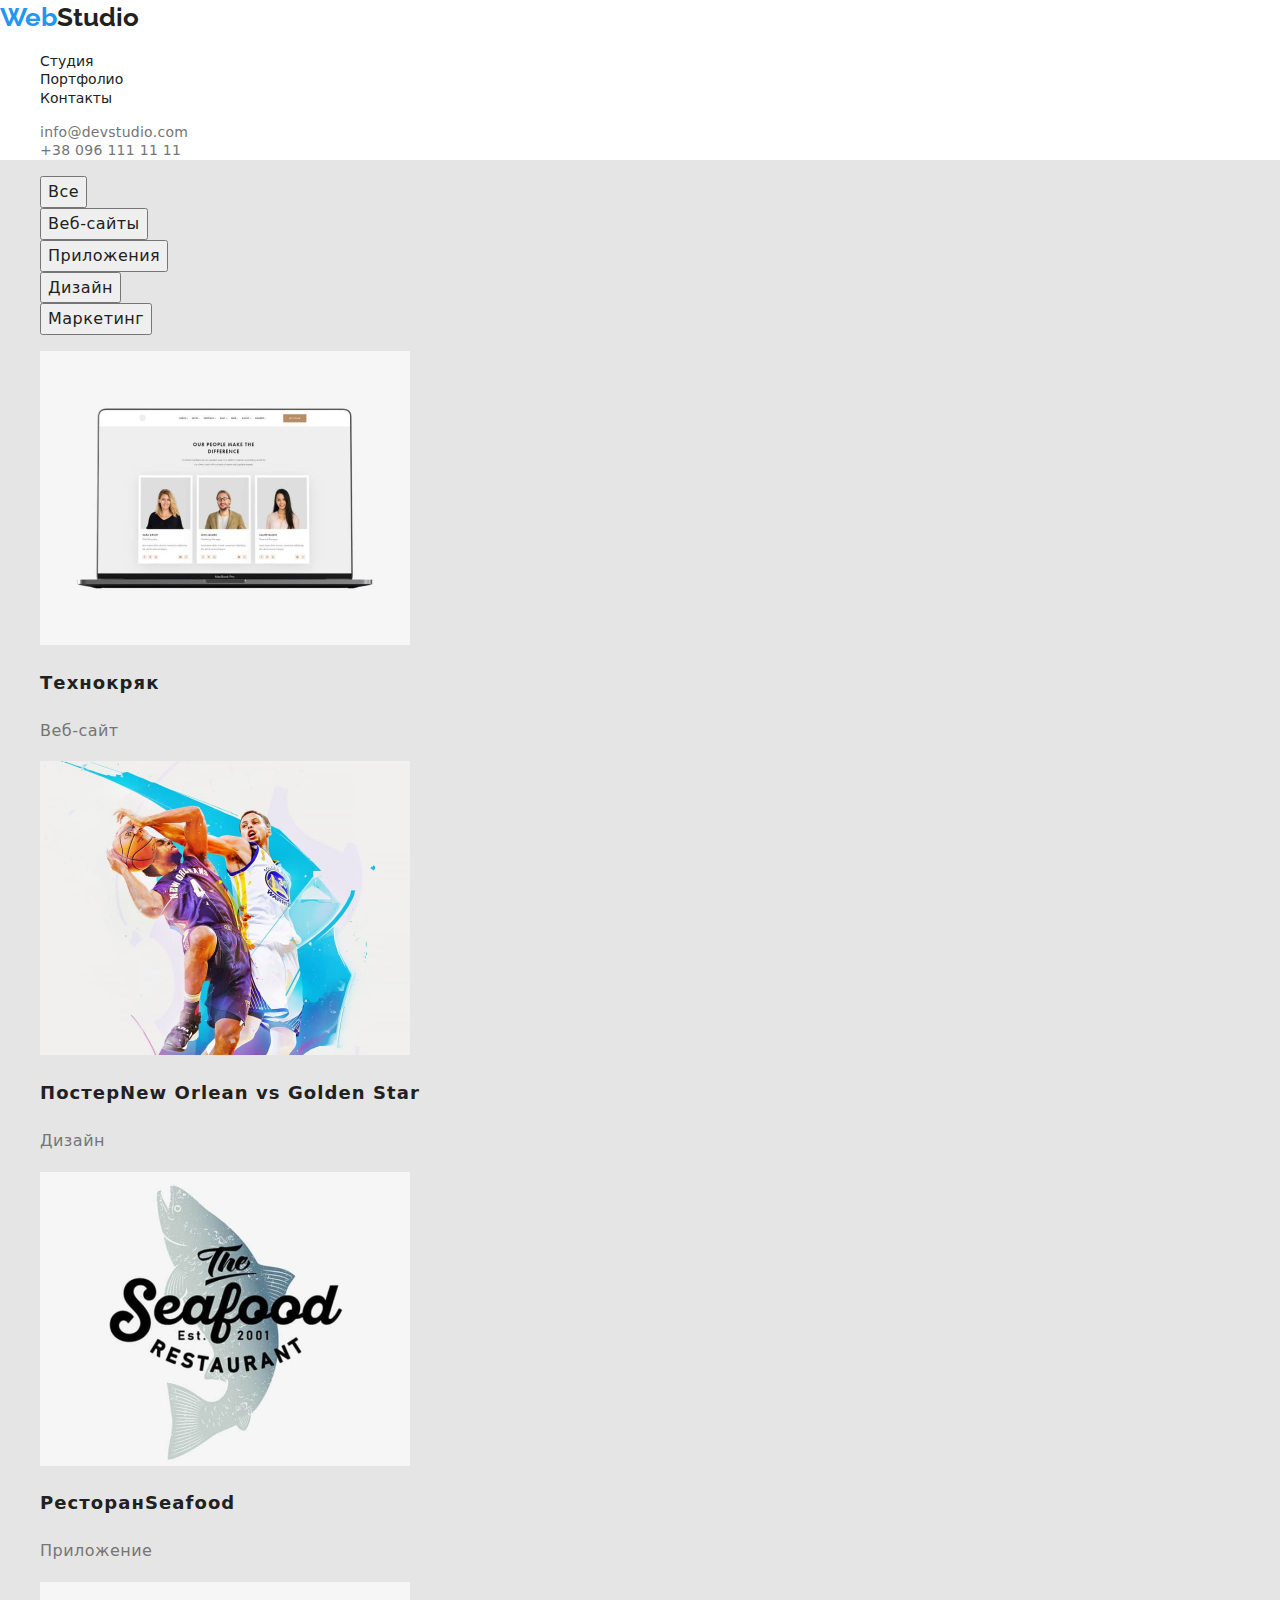
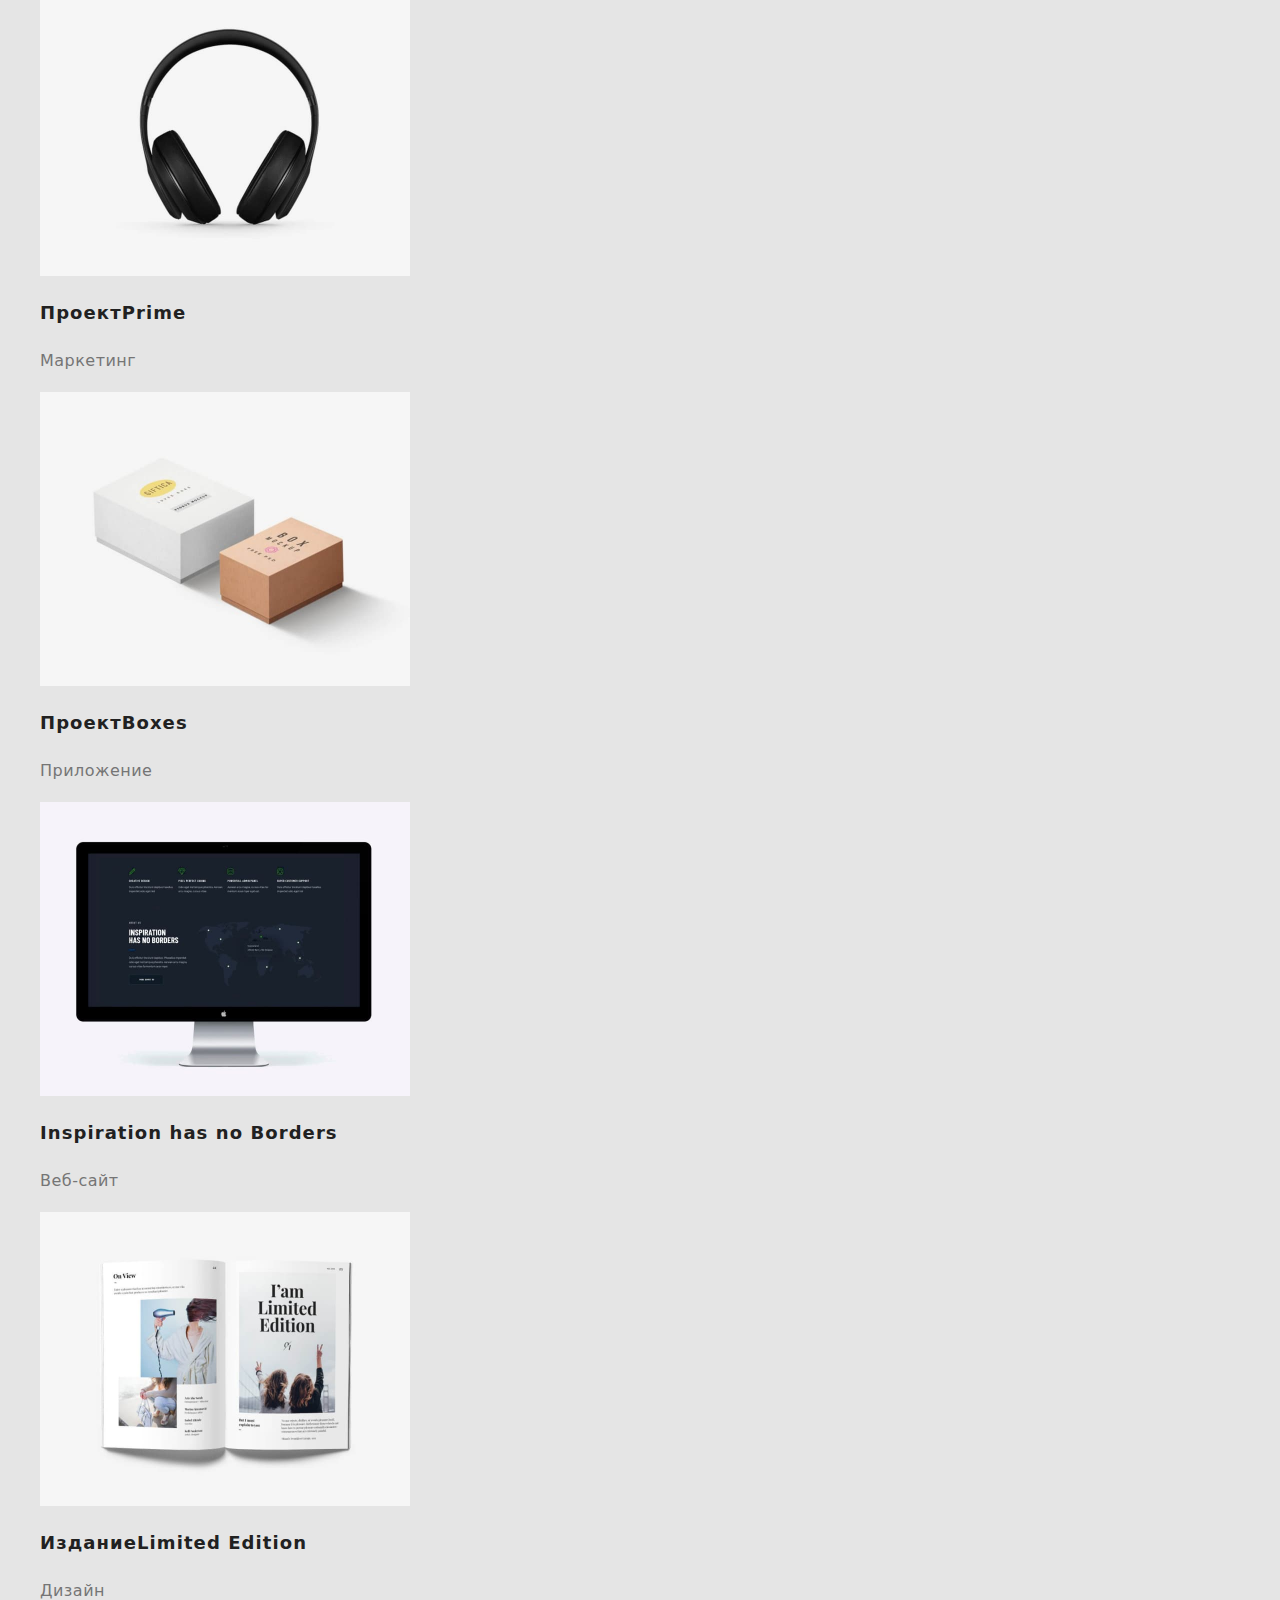
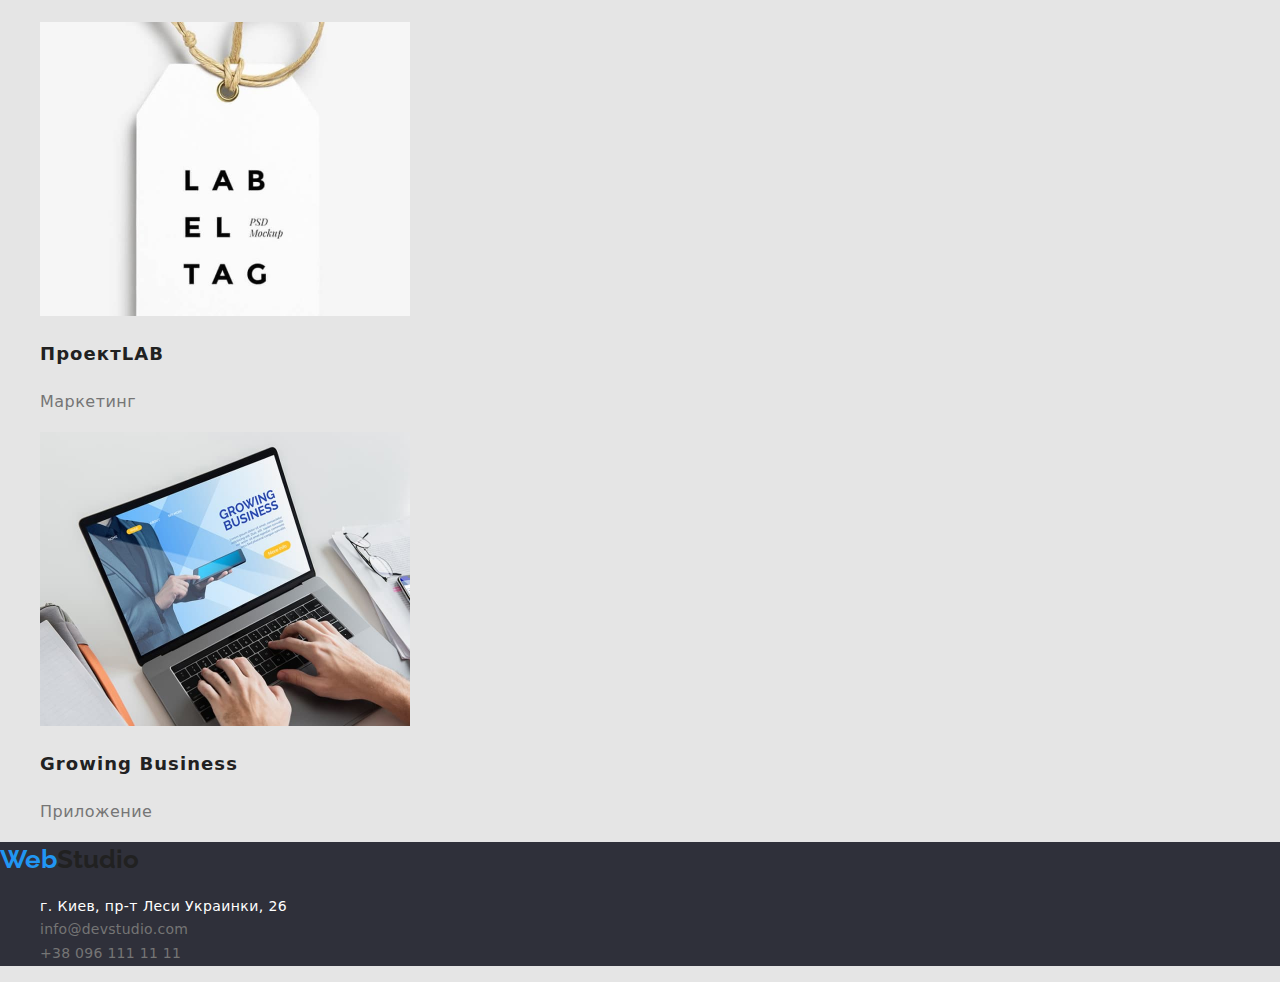
==== portfolio.html @ 444dec4b "1414" ====
<!DOCTYPE html>
<html lang="ru">
   <head>
      <meta charset="UTF-8">
      <meta http-equiv="X-UA-Compatible" content="IE=edge">
      <meta name="viewport" content="width=device-width, initial-scale=1.0">
      <title>Document</title>
      <link rel="stylesheet" href="./css/style.css">
      <link rel="stylesheet" href="https://cdnjs.cloudflare.com/ajax/libs/modern-normalize/1.1.0/modern-normalize.min.css">
      <link rel="preconnect" href="https://fonts.googleapis.com">
      <link rel="preconnect" href="https://fonts.gstatic.com" crossorigin>
      <link href="https://fonts.googleapis.com/css2?family=Raleway:wght@700&family=Roboto:wght@400;500;700;900&display=swap" rel="stylesheet">
      </head>
   <body>
      <header class="header">
         <nav class="nav">
               <a href="" class="logo link"><span class="web-logo">Web</span>Studio</a>
               <ul class="list link">
                  <li><a href="./index.html" class="studio link">Студия</a></li>
                  <li><a href="./portfolio.html" class="portfolio link">Портфолио</a></li>
                  <li><a href="" class="contacts link">Контакты</a></li>
               </ul>
         </nav>
               <ul class="list link">
                  <li><a href="mailto:info@devstudio.com" class="mail-to link">info@devstudio.com</a></li> 
                  <li><a href="tel:+380961111111" class="telefon link">+38 096 111 11 11</a></li>
               </ul>
      </header>
                              <!-- основные кнопки--> 
      <main class="main-portfolio">
         <section class="section-buttons"> 
            <h1 class="visually-hidden" >Фильтр</h1>
               <ul class="section-buttons-text list">
                  <li><button type="button" class="button-all">Все</button></li>
                  <li><button type="button" class="button-all">Веб-сайты</button></li>
                  <li><button type="button" class="button-all">Приложения</button></li>
                  <li><button type="button" class="button-all">Дизайн</button></li>
                  <li><button type="button" class="button-all">Маркетинг</button></li>
               </ul>
         </section>
                              <!--секция фото-->
         <section>
               <ul class="list-works list">
                  <li class="services">
                     <a href="" class="link" >
                        <img 
                        src="img/image_portfolio1.jpg" 
                        alt="Веб-сайт"
                        width="370"
                        height="294">
                        <h2 class="text-title-box">Технокряк</h2>
                        <p class="text-caption">Веб-сайт</p>
                     </a>
                  </li>
                  <li class="services">
                     <a href="" class="link">
                        <img 
                        src="img/image_portfolio2.jpg" 
                        alt="Рисунок баскетболистов"
                        width="370"
                        height="294">
                        <h2 class="text-title-box">Постер<span lang="en">New Orlean vs Golden Star</span></h2>
                        <p class="text-caption">Дизайн</p>
                     </a>
                  </li>
                  <li class="services">
                     <a href="" class="link">
                        <img 
                        src="img/image_portfolio3.jpg" 
                        alt="Емблема ресторана"
                        width="370"
                        height="294">
                        <h2 class="text-title-box">Ресторан<span lang="en">Seafood</span></h2>
                        <p class="text-caption">Приложение</p>
                     </a>
                  </li>
                  <li class="services">
                     <a href="" class="link">
                        <img 
                        src="img/image_portfolio4.jpg" 
                        alt="Фото наушников"
                        width="370"
                        height="294">
                        <h2 class="text-title-box">Проект<span lang="en">Prime</span></h2>
                        <p class="text-caption">Маркетинг</p>
                     </a>
                  </li>
                  <li class="services">
                     <a href="" class="link">
                        <img 
                        src="img/image_portfolio5.jpg" 
                        alt="Коробочки"
                        width="370"
                        height="294">
                        <h2 class="text-title-box">Проект<span lang="en">Boxes</span></h2>
                        <p class="text-caption">Приложение</p>
                     </a>
                  </li>
                  <li class="services">
                     <a href="" class="link">
                        <img 
                        src="img/image_portfolio6.jpg" 
                        alt="Веб-сайт"
                        width="370"
                        height="294">
                        <h2 class="text-title-box"><span lang="en">Inspiration has no Borders</span></h2>
                        <p class="text-caption">Веб-сайт</p>
                     </a>
                  </li>
                  <li class="services">
                     <a href="" class="link">
                        <img 
                        src="img/image_portfolio7.jpg" 
                        alt="Дизайн книги"
                        width="370"
                        height="294">
                        <h2 class="text-title-box">Издание<span lang="en">Limited Edition</span></h2>
                        <p class="text-caption">Дизайн</p>
                     </a>
                  </li>
                  <li class="services">
                     <a href="" class="link">
                        <img 
                        src="img/image_portfolio8.jpg" 
                        alt="Ярлык"
                        width="370"
                        height="294">
                        <h2 class="text-title-box">Проект<span lang="en">LAB</span></h2>
                        <p class="text-caption">Маркетинг</p>
                     </a>
                  </li>
                  <li class="services">
                        <a href="" class="link">
                        <img 
                        src="img/image_portfolio9.jpg" 
                        alt="Фото ноутбука"
                        width="370"
                        height="294">
                        <h2 class="text-title-box"><span lang="en">Growing Business</span></h2>
                        <p class="text-caption">Приложение</p>
                     </a>
                  </li>
               </ul>
         </section>
      </main>
                                 <!-- заключение-->
         <footer class="footer-content">
            <a href="link" class="logo link"><span class="web-logo">Web</span>Studio</a>
         <address class="address_content">
            <ul class="list link"> 
               <li class="location-footer"><a href="https://goo.gl/maps/DuuJPhPLTHRqAcxPA" class="location link"> г. Киев, пр-т Леси Украинки, 26</a></li>           
               <li class="mail-telefon-footer"><a href="mailto:info@devstudio.com" class="mail-to link">info@devstudio.com</a></li>
               <li class="mail-telefon-footer"><a href="tel:+380961111111" class="telefon link">+38 096 111 11 11</a></li>           
            </ul>    
         </address>
      </footer>
   </body>
</html>
---- css/style.css ----
:root{
   --text-active:#2196F3;
   --text-header:#212121;
   --background-section:#ffffff;
   --color-text:#757575;
}
body{
   background-color: #e5e5e5;
   font-family: 'Roboto',sans-serif;
}
.list{
   list-style: none;
}
.link{
   text-decoration: none;
}
.visually-hidden {
   position: absolute;
   white-space: nowrap;
   width: 1px;
   height: 1px;
   overflow: hidden;
   border: 0;
   padding: 0;
   clip: rect(0 0 0 0);
   clip-path: inset(50%);
   margin: -1px; }
/*line-height:1.33*/
                              /*Шапка*/
.header{
   background-color: var(--background-section);
}
.logo{
   font-family: 'Raleway';
   font-style: normal;
   font-weight: 700;
   font-size: 26px;
   line-height: 1.38;
   color:var(--text-header);
}
.web-logo{
   color: var(--text-active);
}
.studio,
.portfolio,
.contacts{
   font-style: normal;
   font-weight: 500;
   font-size: 14px;
   line-height: 1.2;
   color: var(--text-header);
}
/*.studio{
   margin:32px 50px 32px 94px ;
}*/
.studio:hover,
.studio:focus,
.studio:active{
   background: var(--text-active)
}
.portfolio:hover,
.portfolio:focus,
.portfolio:active{
   background: var(--text-active);
}
.contacts:hover,
.contacts:focus,
.contacts:active{
   background: var(--text-active)
}
.mail-to,
.telefon{
   font-style: normal;
   font-weight: 500;
   font-size: 14px;
   line-height: 1.2;
   letter-spacing: 0.02em;
   color: var(--color-text)
}
/* font family : inherit; */ 
.mail-to:hover,
.mail-to:focus{
   background: var(--text-active);
}
.telefon:hover,
.telefon:focus{
   background: var(--text-active);
}
.button{
   color: var(--text-active);
}
                        /*footer*/
.footer-content{
   background: #2F303A;
}
.location{
   font-style: normal;
   font-weight: normal;
   font-size: 14px;
   line-height: 24px;
   letter-spacing: 0.03em;
   color: var(--background-section);
}
.location-footer{
  
}
.mail-telefon-footer{
   font-style: normal;
   font-weight: normal;
   font-size: 14px;
   line-height: 1.7;
   letter-spacing: 0.03em;
}
.mail-to-footer,
.telefon-footer{
   color: rgba(255, 255, 255, 0.6);
}
                              /*cервисы 1cтр*/






            /*заказать услугу*/



.title-part{
   background-color: #2F303A;
}
.title-business{
   font-style: normal;
   font-weight: 900;
   font-size: 44px;
   line-height: 1.36;
   text-align: center;
   letter-spacing: 0.06em;
   text-transform: uppercase;   
   color: var(--background-section);
}
.button{
   background: var(--text-active);
   font-style: normal;
   font-weight: 700;
   font-size: 16px;
   line-height:1.85;
   align-items: center;
   text-align: center;
   letter-spacing: 0.06em;
   color: var(--background-section);
   font-family: inherit;
}

         /*заголовки и текст*/


.section-advanteges,
.section-services{background: #E5E5E5;
}
.main-title{
   font-style: normal;
   font-weight: 700;
   font-size: 14px;
   line-height: 1.2;
   letter-spacing: 0.03em;
   text-transform: uppercase;
   color: var(--text-header);
}
.main-text{
   font-style: normal;
   font-weight: 400;
   font-size: 14px;
   line-height: 1.7;
   letter-spacing: 0.03em;
   color: var(--color-text);

}
.title-employment{
   font-style: normal;
   font-weight: 700;
   font-size: 36px;
   line-height: 1.16;
   text-align: center;
   letter-spacing: 0.03em;
   color: var(--text-header);
}

               /*наша команда фото*/


.our-team-section{
   background: #F5F4FA;
   ;
}
.name-developer{
   font-style: normal;
   font-weight: 500;
   font-size: 16px;
   line-height: 1.18;
   text-align: center;
   letter-spacing: 0.03em;
   color: var(--text-header);
}
.text-foto-team{
   font-style: normal;
   font-weight: 400;
   font-size: 16px;
   line-height: 1.18;
   text-align: center;
   letter-spacing: 0.03em;
   color: var(--color-text);
}


/*страница 2*/
.main-portfolio{

}

.section-buttons-text{

}

.section-buttons{

}
.section-buttons-text{

}
.button-all:focus,
.button-all:hover{
   color: var(--background-section);
   background-color: var(--text-active )
}
.button-all{
   font-family:inherit;
   font-style: normal;
   font-weight: 500;
   font-size: 16px;
   line-height: 1.62;
   text-align: center;
   letter-spacing: 0.03em;
   color: var(--text-header);
   }
.text-title-box{
   font-weight: bold;
   font-size: 18px;
   line-height: 2.0;
   letter-spacing: 0.06em;
   color: var(--text-header);
}
.text-caption{
   font-style: normal;
   font-weight: normal;
   font-size: 16px;
   line-height: 1.8;
   letter-spacing: 0.03em;
   color: var(--color-text);
}
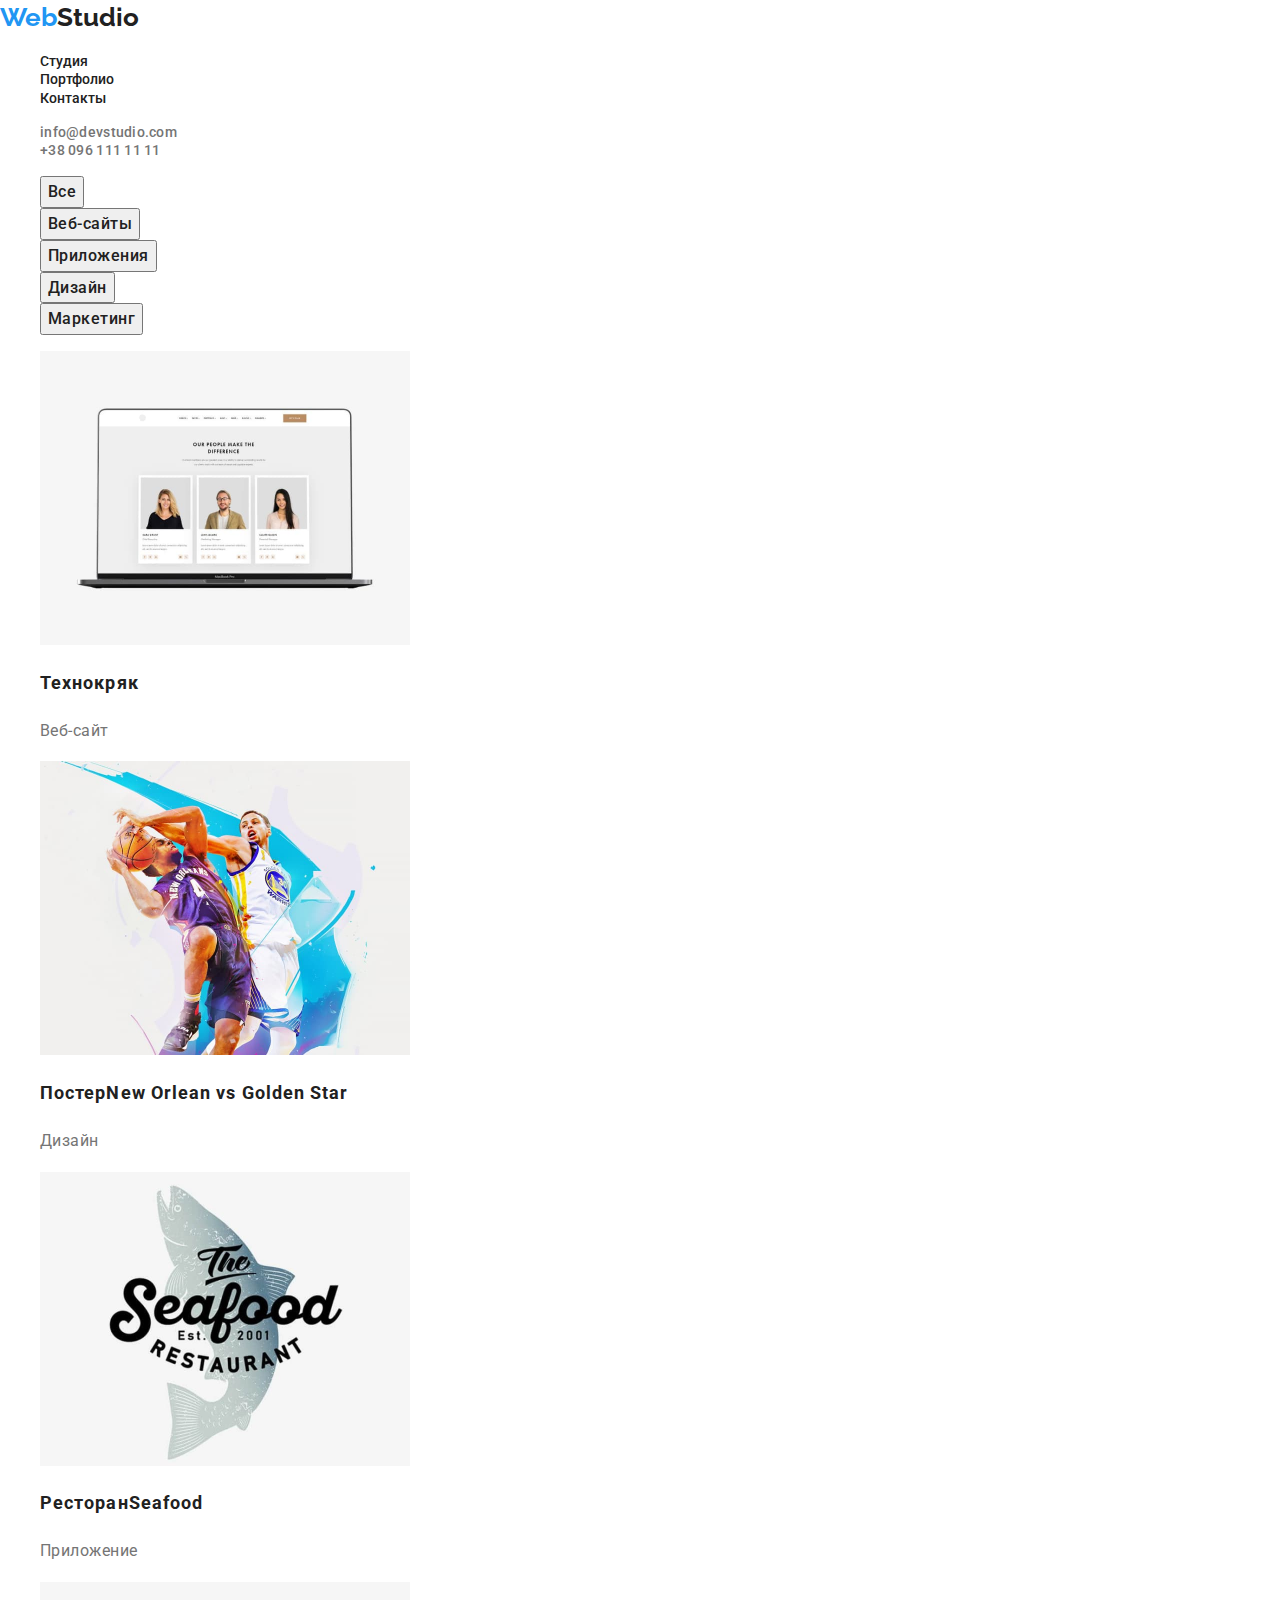
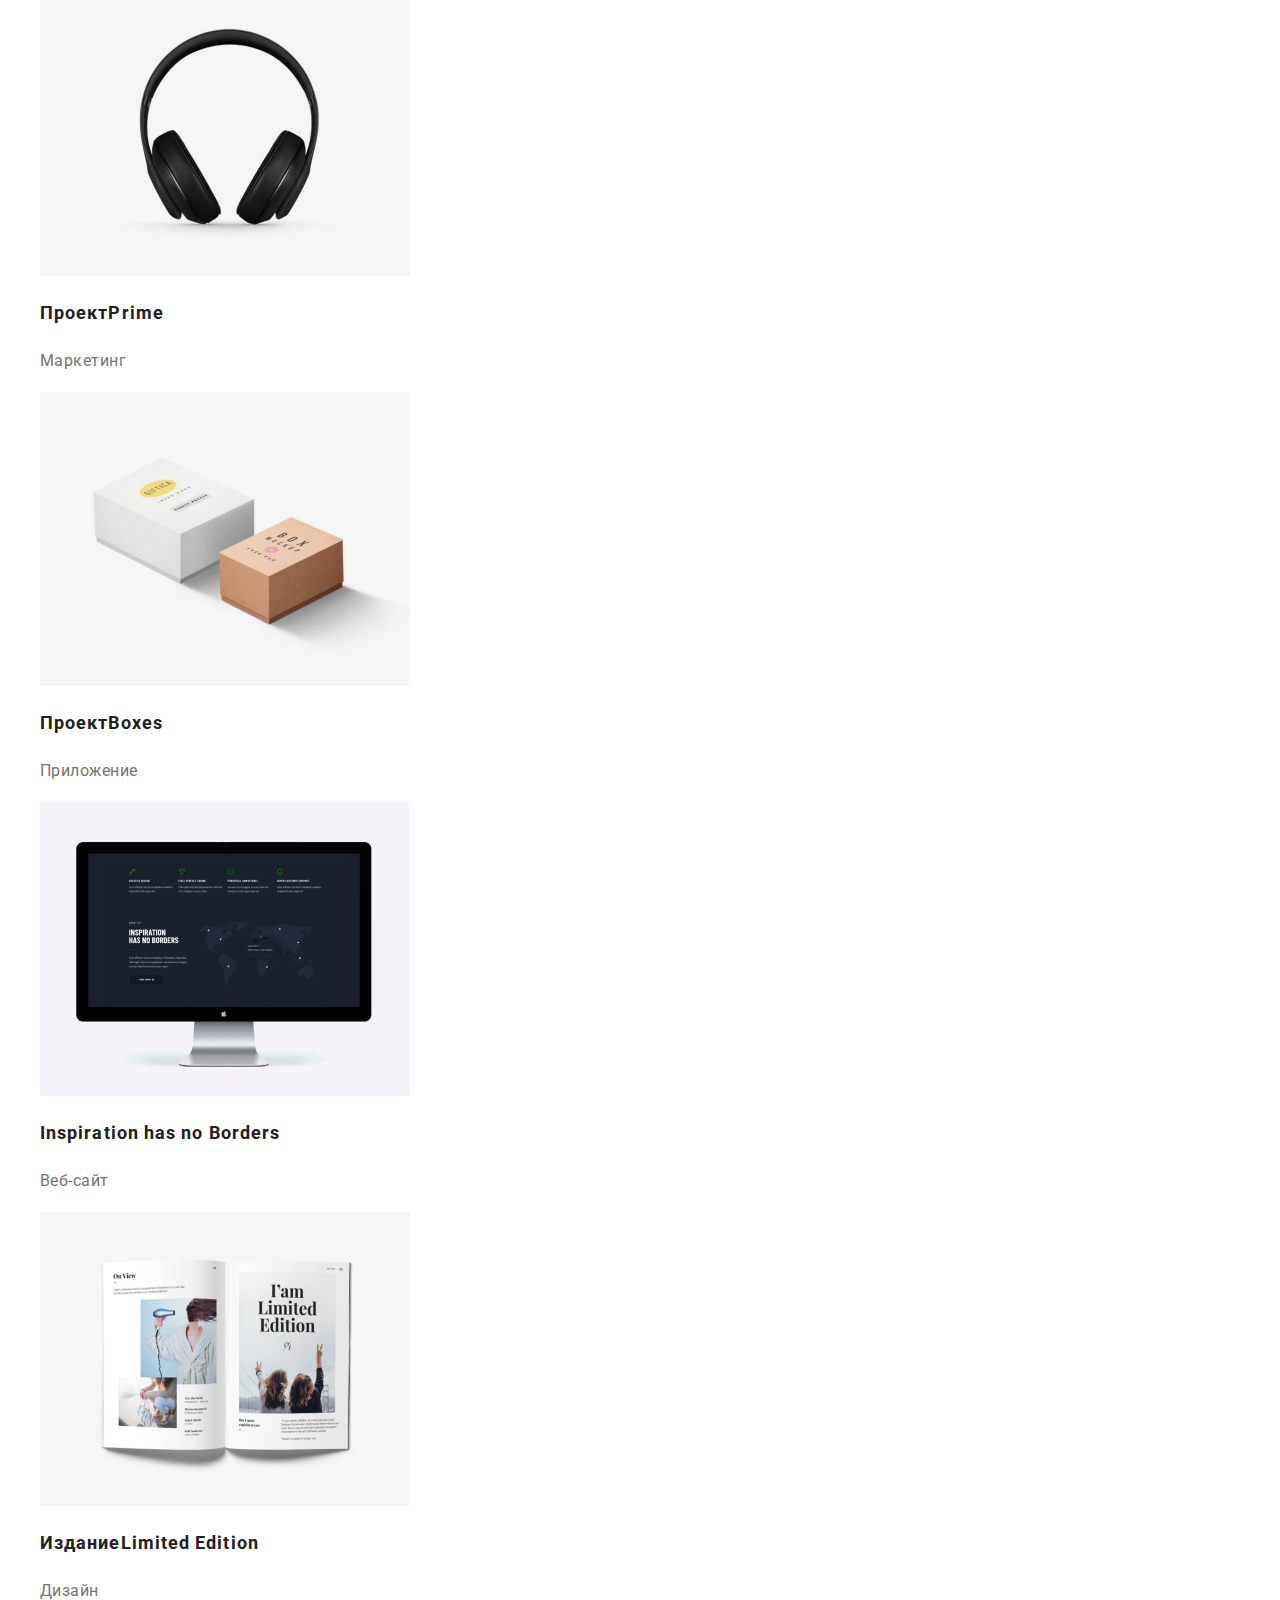
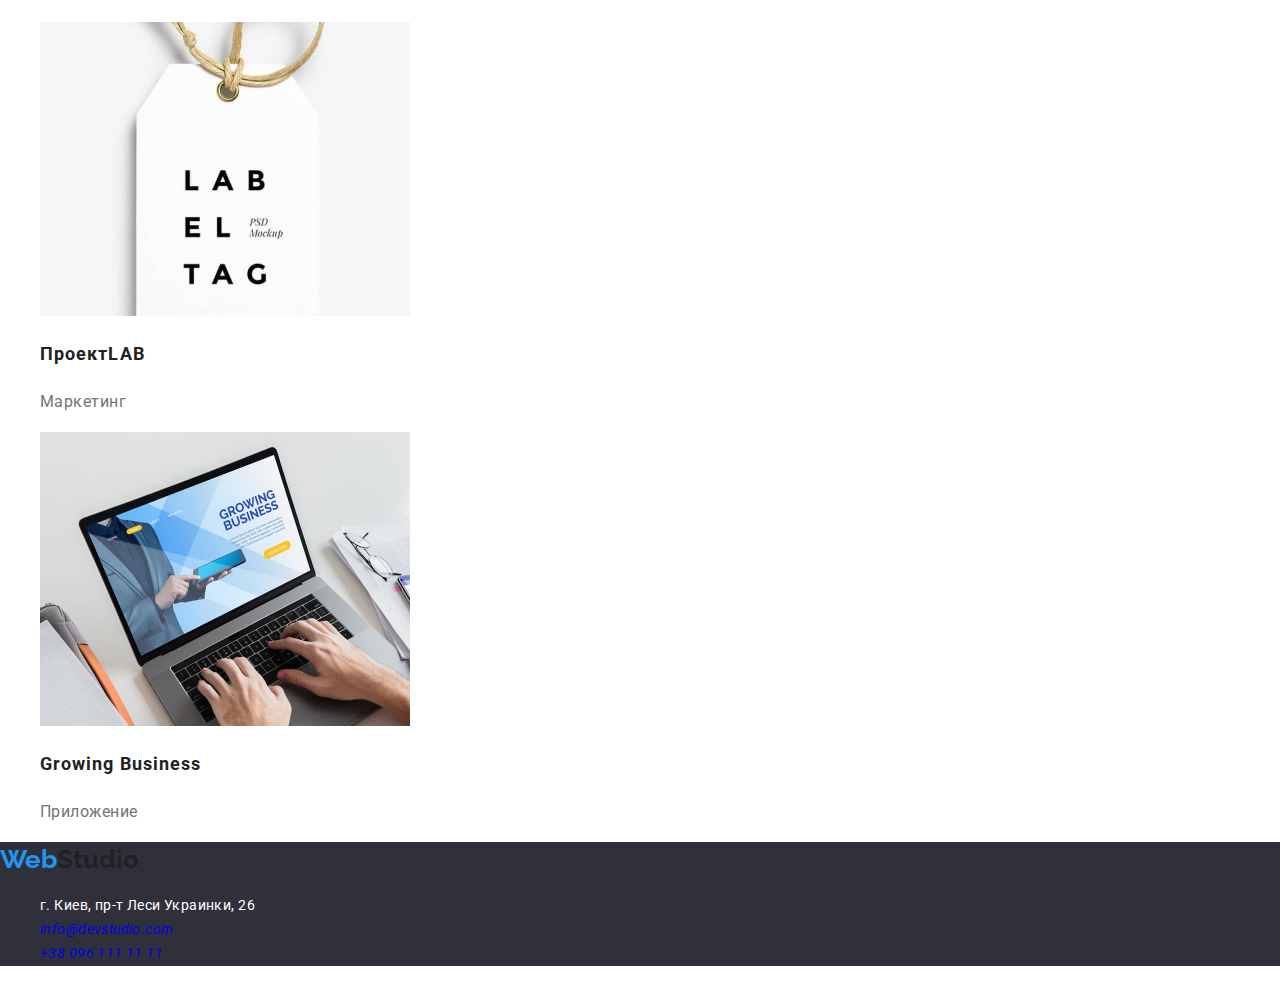
==== commit ce3121b1: "17" ====
--- a/portfolio.html
+++ b/portfolio.html
@@ -4,26 +4,26 @@
       <meta charset="UTF-8">
       <meta http-equiv="X-UA-Compatible" content="IE=edge">
       <meta name="viewport" content="width=device-width, initial-scale=1.0">
-      <title>Document</title>
-      <link rel="stylesheet" href="./css/style.css">
+      <title>WebStudio</title>
       <link rel="stylesheet" href="https://cdnjs.cloudflare.com/ajax/libs/modern-normalize/1.1.0/modern-normalize.min.css">
       <link rel="preconnect" href="https://fonts.googleapis.com">
       <link rel="preconnect" href="https://fonts.gstatic.com" crossorigin>
       <link href="https://fonts.googleapis.com/css2?family=Raleway:wght@700&family=Roboto:wght@400;500;700;900&display=swap" rel="stylesheet">
+      <link rel="stylesheet" href="./css/style.css">
       </head>
    <body>
       <header class="header">
          <nav class="nav">
                <a href="" class="logo link"><span class="web-logo">Web</span>Studio</a>
-               <ul class="list link">
-                  <li><a href="./index.html" class="studio link">Студия</a></li>
-                  <li><a href="./portfolio.html" class="portfolio link">Портфолио</a></li>
-                  <li><a href="" class="contacts link">Контакты</a></li>
+               <ul class="site-nav list">
+                  <li class="site-nav-item"><a href="./index.html" class="site-nav-link link">Студия</a></li>
+                  <li class="site-nav-item"><a href="./portfolio.html" class="site-nav-link link">Портфолио</a></li>
+                  <li class="site-nav-item"><a href="" class="site-nav-link link">Контакты</a></li>
                </ul>
          </nav>
-               <ul class="list link">
-                  <li><a href="mailto:info@devstudio.com" class="mail-to link">info@devstudio.com</a></li> 
-                  <li><a href="tel:+380961111111" class="telefon link">+38 096 111 11 11</a></li>
+               <ul class="site-contacts list">
+                  <li class="site-contacts-item"><a href="mailto:info@devstudio.com" class="contacts link">info@devstudio.com</a></li> 
+                  <li class="site-contacts-item"><a href="tel:+380961111111" class="contacts link">+38 096 111 11 11</a></li>
                </ul>
       </header>
                               <!-- основные кнопки--> 
--- a/css/style.css
+++ b/css/style.css
@@ -5,14 +5,20 @@
    --color-text:#757575;
 }
 body{
-   background-color: #e5e5e5;
+   background-color: var(--background-section);
    font-family: 'Roboto',sans-serif;
 }
+
+/* что бы убрать точки (класс списка)*/
 .list{
    list-style: none;
-}
+   }
+/*что бы убрать подчеркивание у ссылок(на ссылки)*/
 .link{
    text-decoration: none;
+}
+.button{
+   color: var(--text-active);
 }
 .visually-hidden {
    position: absolute;
@@ -32,7 +38,6 @@
 }
 .logo{
    font-family: 'Raleway';
-   font-style: normal;
    font-weight: 700;
    font-size: 26px;
    line-height: 1.38;
@@ -41,10 +46,7 @@
 .web-logo{
    color: var(--text-active);
 }
-.studio,
-.portfolio,
-.contacts{
-   font-style: normal;
+.site-nav-link{
    font-weight: 500;
    font-size: 14px;
    line-height: 1.2;
@@ -53,24 +55,11 @@
 /*.studio{
    margin:32px 50px 32px 94px ;
 }*/
-.studio:hover,
-.studio:focus,
-.studio:active{
-   background: var(--text-active)
-}
-.portfolio:hover,
-.portfolio:focus,
-.portfolio:active{
-   background: var(--text-active);
-}
-.contacts:hover,
-.contacts:focus,
-.contacts:active{
-   background: var(--text-active)
-}
-.mail-to,
-.telefon{
-   font-style: normal;
+.site-nav-link:hover,
+.site-nav-link:focus{
+   color: var(--text-active);
+}
+.contacts{
    font-weight: 500;
    font-size: 14px;
    line-height: 1.2;
@@ -78,34 +67,30 @@
    color: var(--color-text)
 }
 /* font family : inherit; */ 
-.mail-to:hover,
-.mail-to:focus{
-   background: var(--text-active);
-}
-.telefon:hover,
-.telefon:focus{
-   background: var(--text-active);
-}
-.button{
-   color: var(--text-active);
-}
+.contacts:hover,
+.contacts:focus{
+   color: var(--text-active);
+}
+
                         /*footer*/
 .footer-content{
    background: #2F303A;
 }
+.footer{
+   color: var(--background-section);
+}
 .location{
    font-style: normal;
    font-weight: normal;
    font-size: 14px;
-   line-height: 24px;
+   line-height: 1.71;
    letter-spacing: 0.03em;
    color: var(--background-section);
 }
 .location-footer{
-  
+   
 }
 .mail-telefon-footer{
-   font-style: normal;
    font-weight: normal;
    font-size: 14px;
    line-height: 1.7;
@@ -130,7 +115,6 @@
    background-color: #2F303A;
 }
 .title-business{
-   font-style: normal;
    font-weight: 900;
    font-size: 44px;
    line-height: 1.36;
@@ -141,7 +125,6 @@
 }
 .button{
    background: var(--text-active);
-   font-style: normal;
    font-weight: 700;
    font-size: 16px;
    line-height:1.85;
@@ -150,13 +133,14 @@
    letter-spacing: 0.06em;
    color: var(--background-section);
    font-family: inherit;
+   cursor: pointer;
 }
 
          /*заголовки и текст*/
 
 
 .section-advanteges,
-.section-services{background: #E5E5E5;
+.section-services{background: #ffffff;
 }
 .main-title{
    font-style: normal;
@@ -242,6 +226,7 @@
    text-align: center;
    letter-spacing: 0.03em;
    color: var(--text-header);
+   cursor: pointer;
    }
 .text-title-box{
    font-weight: bold;
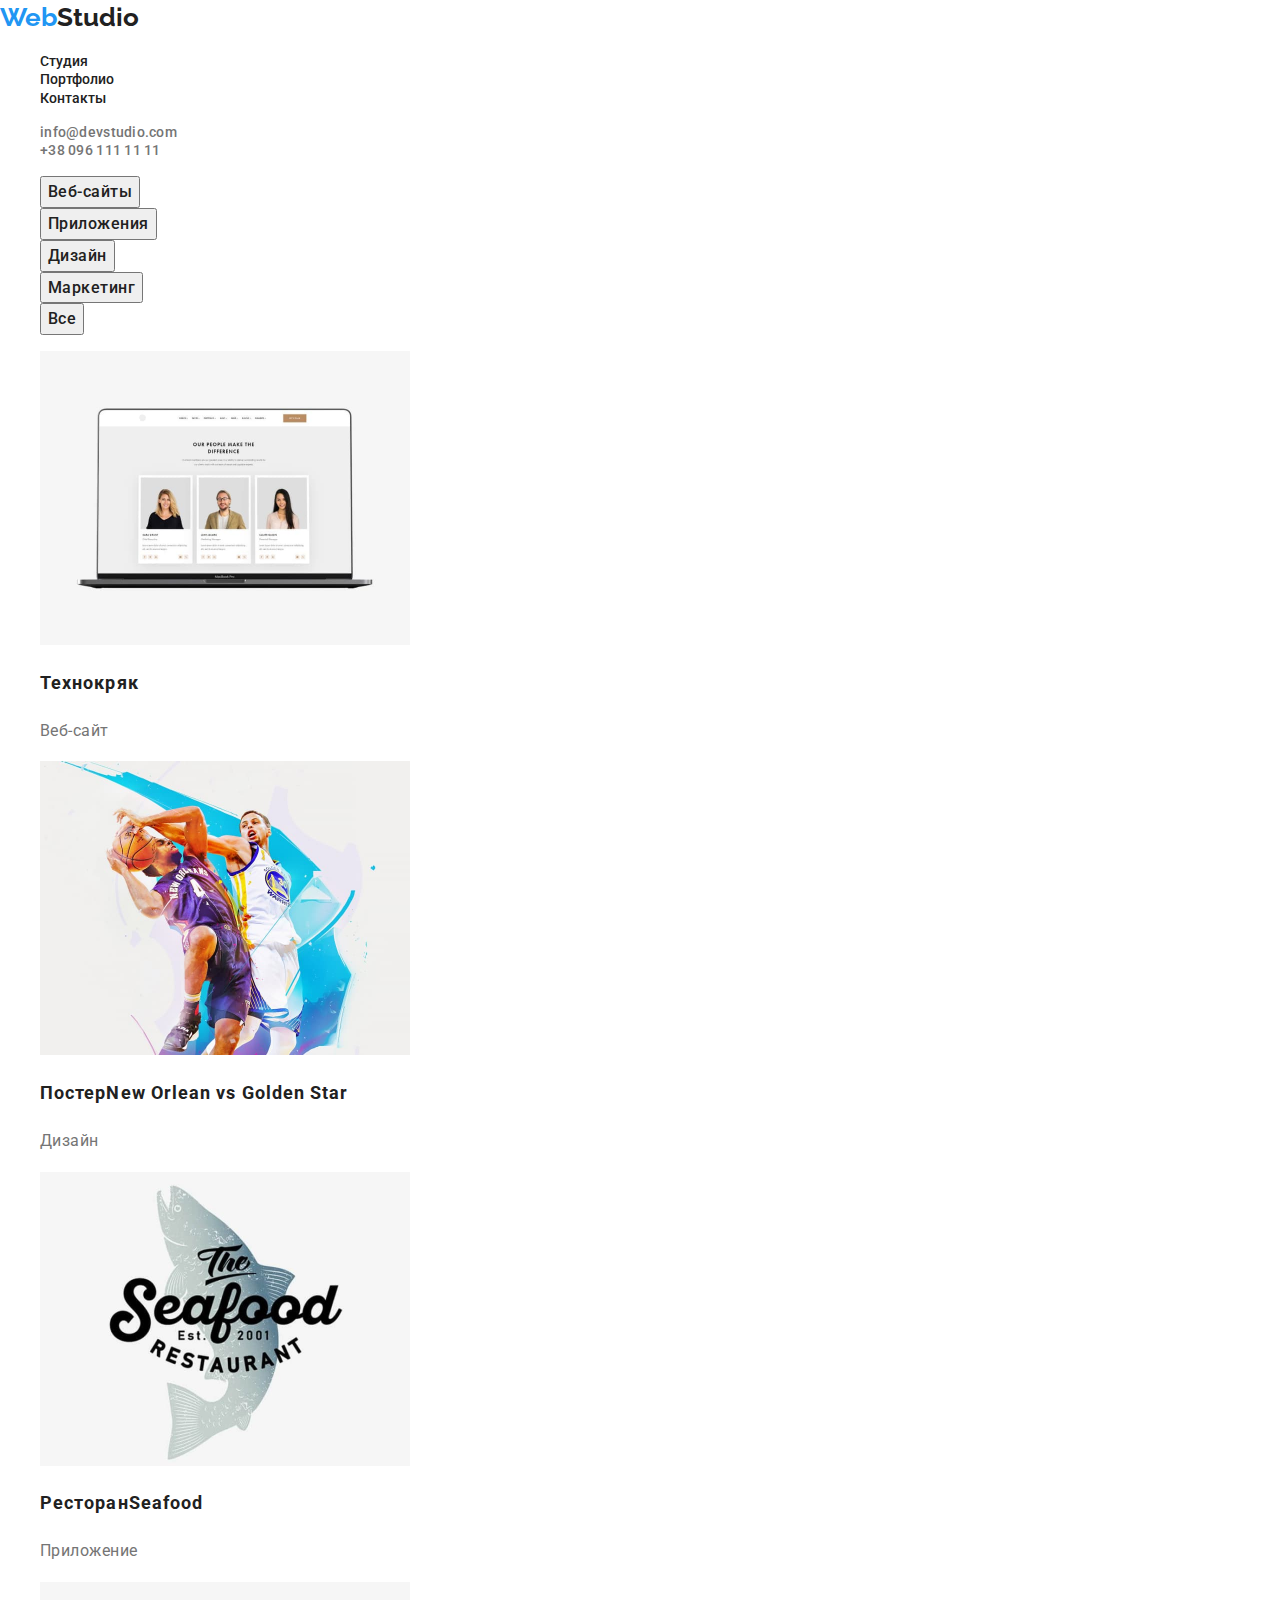
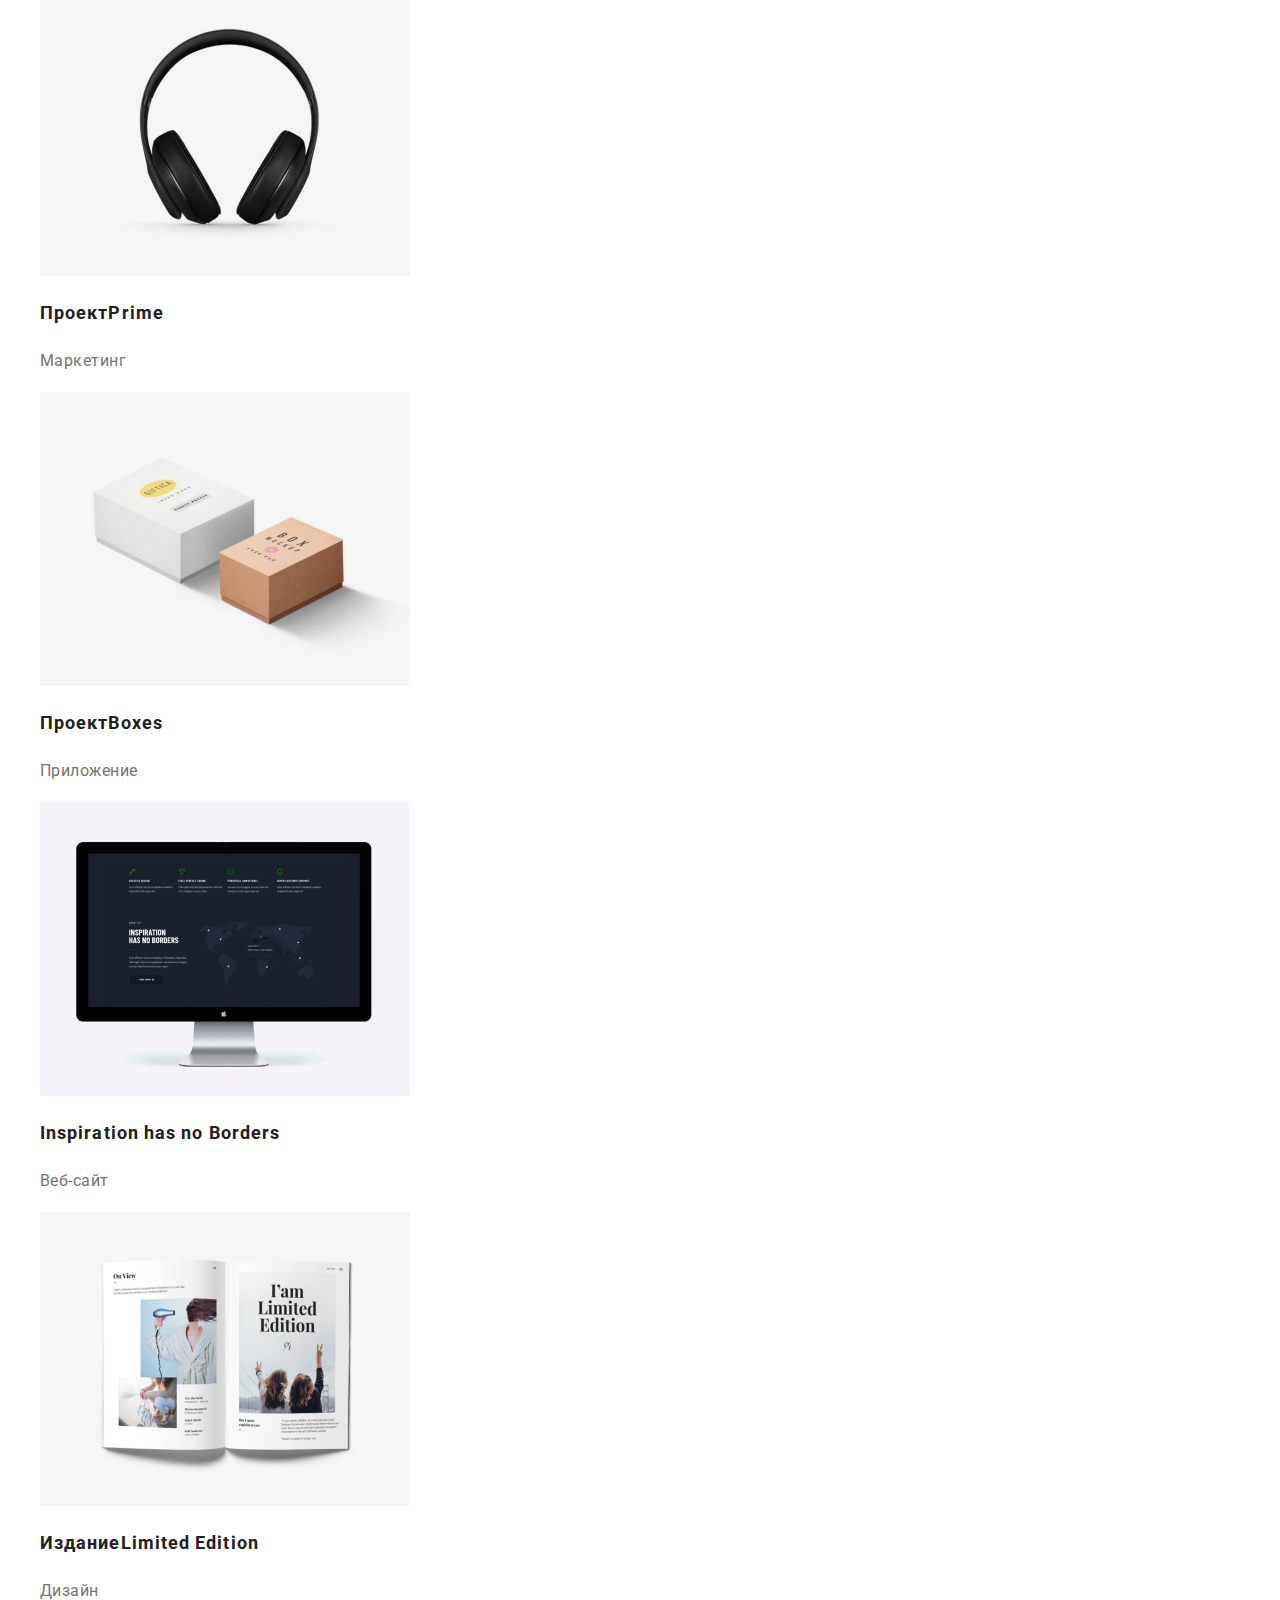
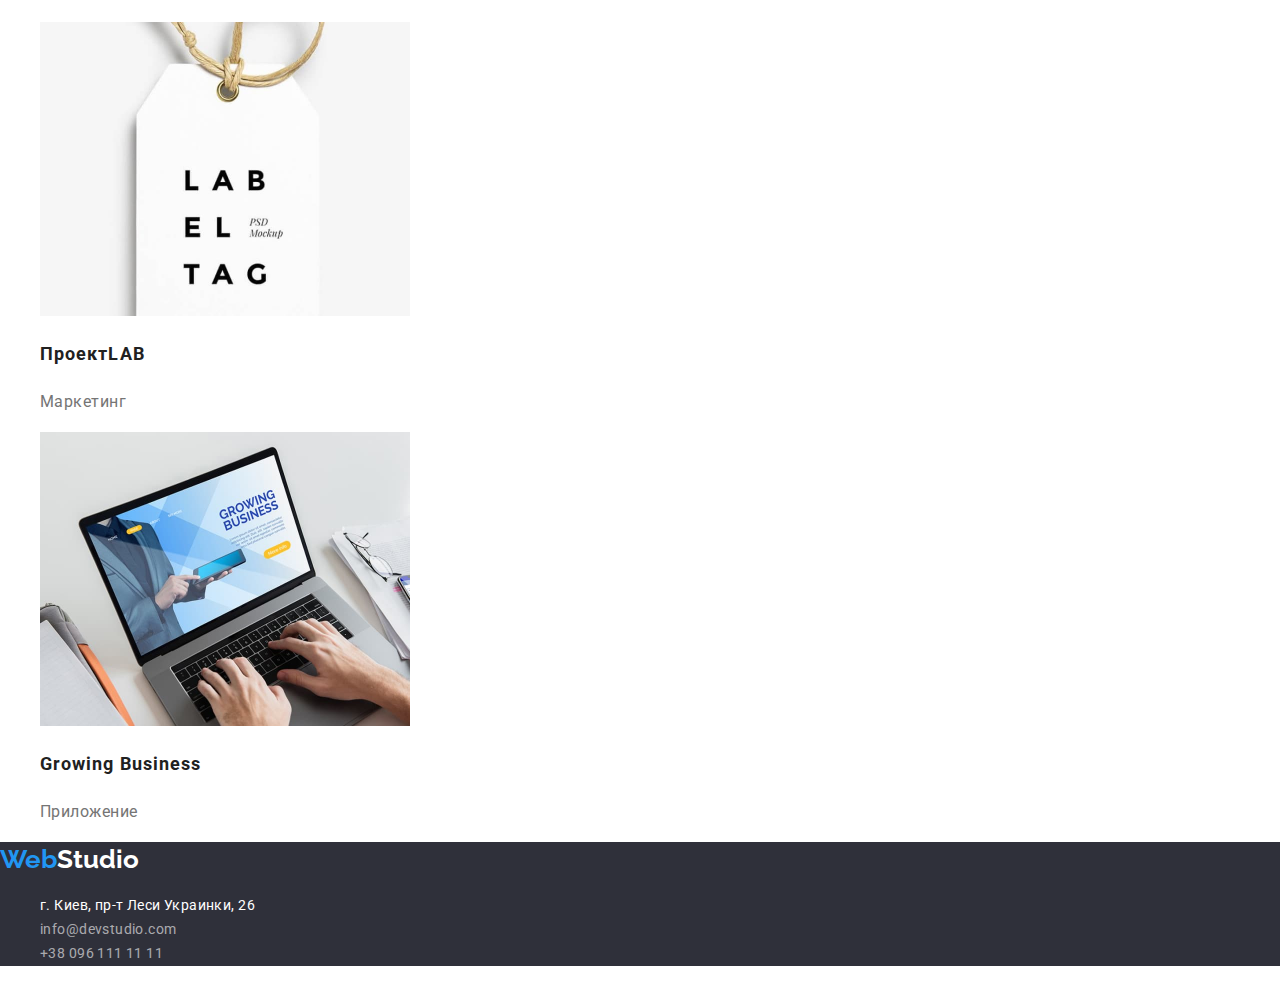
==== commit e0fd2e7f: "181818" ====
--- a/portfolio.html
+++ b/portfolio.html
@@ -30,113 +30,111 @@
       <main class="main-portfolio">
          <section class="section-buttons"> 
             <h1 class="visually-hidden" >Фильтр</h1>
-               <ul class="section-buttons-text list">
-                  <li><button type="button" class="button-all">Все</button></li>
-                  <li><button type="button" class="button-all">Веб-сайты</button></li>
-                  <li><button type="button" class="button-all">Приложения</button></li>
-                  <li><button type="button" class="button-all">Дизайн</button></li>
-                  <li><button type="button" class="button-all">Маркетинг</button></li>
+               <ul class="filter list">
+                  <li class="filter-item"><button type="button" class="button-filter">Веб-сайты</button></li>
+                  <li class="filter-item"><button type="button" class="button-filter">Приложения</button></li>
+                  <li class="filter-item"><button type="button" class="button-filter">Дизайн</button></li>
+                  <li class="filter-item"><button type="button" class="button-filter">Маркетинг</button></li>
+                  <li class="filter-item"><button type="button" class="button-filter">Все</button></li>
                </ul>
-         </section>
                               <!--секция фото-->
-         <section>
-               <ul class="list-works list">
-                  <li class="services">
+               <ul class="works list">
+                  <li class="works-item">
                      <a href="" class="link" >
                         <img 
                         src="img/image_portfolio1.jpg" 
                         alt="Веб-сайт"
                         width="370"
                         height="294">
-                        <h2 class="text-title-box">Технокряк</h2>
+                        <h2 class="works-text-box">Технокряк</h2>
                         <p class="text-caption">Веб-сайт</p>
                      </a>
                   </li>
-                  <li class="services">
+                  <li class="works-item">
                      <a href="" class="link">
                         <img 
                         src="img/image_portfolio2.jpg" 
                         alt="Рисунок баскетболистов"
                         width="370"
                         height="294">
-                        <h2 class="text-title-box">Постер<span lang="en">New Orlean vs Golden Star</span></h2>
+                        <h2 class="works-text-box">Постер<span lang="en">New Orlean vs Golden Star</span></h2>
                         <p class="text-caption">Дизайн</p>
                      </a>
                   </li>
-                  <li class="services">
+                  <li class="works-item">
                      <a href="" class="link">
                         <img 
                         src="img/image_portfolio3.jpg" 
                         alt="Емблема ресторана"
                         width="370"
                         height="294">
-                        <h2 class="text-title-box">Ресторан<span lang="en">Seafood</span></h2>
+                        <h2 class="works-text-box">Ресторан<span lang="en">Seafood</span></h2>
                         <p class="text-caption">Приложение</p>
                      </a>
                   </li>
-                  <li class="services">
+                  <li class="works-item">
                      <a href="" class="link">
                         <img 
                         src="img/image_portfolio4.jpg" 
                         alt="Фото наушников"
                         width="370"
                         height="294">
-                        <h2 class="text-title-box">Проект<span lang="en">Prime</span></h2>
+                        <h2 class="works-text-box">Проект<span lang="en">Prime</span></h2>
                         <p class="text-caption">Маркетинг</p>
                      </a>
                   </li>
-                  <li class="services">
+                  <li class="works-item">
                      <a href="" class="link">
                         <img 
                         src="img/image_portfolio5.jpg" 
                         alt="Коробочки"
                         width="370"
                         height="294">
-                        <h2 class="text-title-box">Проект<span lang="en">Boxes</span></h2>
+                        <h2 class="works-text-box">Проект<span lang="en">Boxes</span></h2>
                         <p class="text-caption">Приложение</p>
                      </a>
                   </li>
-                  <li class="services">
+                  <li class="works-item">
                      <a href="" class="link">
                         <img 
                         src="img/image_portfolio6.jpg" 
                         alt="Веб-сайт"
                         width="370"
                         height="294">
-                        <h2 class="text-title-box"><span lang="en">Inspiration has no Borders</span></h2>
+                        <h2 class="works-text-box"><span lang="en">Inspiration has no Borders</span></h2>
                         <p class="text-caption">Веб-сайт</p>
                      </a>
                   </li>
-                  <li class="services">
+                  <li class="works-item">
                      <a href="" class="link">
                         <img 
                         src="img/image_portfolio7.jpg" 
                         alt="Дизайн книги"
                         width="370"
                         height="294">
-                        <h2 class="text-title-box">Издание<span lang="en">Limited Edition</span></h2>
+                        <h2 class="works-text-box">Издание<span lang="en">Limited Edition</span></h2>
                         <p class="text-caption">Дизайн</p>
                      </a>
                   </li>
-                  <li class="services">
+                  <li class="works-item">
                      <a href="" class="link">
                         <img 
                         src="img/image_portfolio8.jpg" 
                         alt="Ярлык"
                         width="370"
                         height="294">
-                        <h2 class="text-title-box">Проект<span lang="en">LAB</span></h2>
+                        <h2 class="works-text-box">Проект<span lang="en">LAB</span></h2>
                         <p class="text-caption">Маркетинг</p>
                      </a>
                   </li>
-                  <li class="services">
+                  <li class="works-item">
                         <a href="" class="link">
                         <img 
                         src="img/image_portfolio9.jpg" 
                         alt="Фото ноутбука"
                         width="370"
                         height="294">
-                        <h2 class="text-title-box"><span lang="en">Growing Business</span></h2>
+                        <h2 class="works-text-box"><span lang="en">Growing Business</span></h2>
                         <p class="text-caption">Приложение</p>
                      </a>
                   </li>
@@ -144,13 +142,13 @@
          </section>
       </main>
                                  <!-- заключение-->
-         <footer class="footer-content">
-            <a href="link" class="logo link"><span class="web-logo">Web</span>Studio</a>
-         <address class="address_content">
-            <ul class="list link"> 
-               <li class="location-footer"><a href="https://goo.gl/maps/DuuJPhPLTHRqAcxPA" class="location link"> г. Киев, пр-т Леси Украинки, 26</a></li>           
-               <li class="mail-telefon-footer"><a href="mailto:info@devstudio.com" class="mail-to link">info@devstudio.com</a></li>
-               <li class="mail-telefon-footer"><a href="tel:+380961111111" class="telefon link">+38 096 111 11 11</a></li>           
+      <footer class="footer-content">
+         <a href="" class="logo link"><span class="web-logo">Web</span><span class="studio-logo">Studio</span></a>
+         <address class="address-content">
+            <ul class="address list"> 
+               <li class="address-item"><a href="https://goo.gl/maps/DuuJPhPLTHRqAcxPA" class="location link"> г. Киев, пр-т Леси Украинки, 26</a></li>           
+               <li class="address-item"><a href="mailto:info@devstudio.com" class="footer-contacts link">info@devstudio.com</a></li>
+               <li class="address-item"><a href="tel:+380961111111" class="footer-contacts link">+38 096 111 11 11</a></li>           
             </ul>    
          </address>
       </footer>
--- a/css/style.css
+++ b/css/style.css
@@ -52,9 +52,6 @@
    line-height: 1.2;
    color: var(--text-header);
 }
-/*.studio{
-   margin:32px 50px 32px 94px ;
-}*/
 .site-nav-link:hover,
 .site-nav-link:focus{
    color: var(--text-active);
@@ -66,39 +63,37 @@
    letter-spacing: 0.02em;
    color: var(--color-text)
 }
-/* font family : inherit; */ 
 .contacts:hover,
-.contacts:focus{
+.contacts:focus,
+.footer-contacts{
    color: var(--text-active);
 }
 
                         /*footer*/
+
 .footer-content{
    background: #2F303A;
 }
-.footer{
+.studio-logo{
    color: var(--background-section);
 }
 .location{
+   color: var(--background-section);
+}
+.address-item{
    font-style: normal;
    font-weight: normal;
    font-size: 14px;
    line-height: 1.71;
    letter-spacing: 0.03em;
-   color: var(--background-section);
-}
-.location-footer{
    
 }
-.mail-telefon-footer{
-   font-weight: normal;
-   font-size: 14px;
-   line-height: 1.7;
-   letter-spacing: 0.03em;
-}
-.mail-to-footer,
-.telefon-footer{
+.footer-contacts{
    color: rgba(255, 255, 255, 0.6);
+}
+.footer-contacts:hover,
+.footer-contacts:focus{
+   color: var(--text-active);
 }
                               /*cервисы 1cтр*/
 
@@ -140,7 +135,8 @@
 
 
 .section-advanteges,
-.section-services{background: #ffffff;
+.section-services{
+   background: #ffffff;
 }
 .main-title{
    font-style: normal;
@@ -175,7 +171,6 @@
 
 .our-team-section{
    background: #F5F4FA;
-   ;
 }
 .name-developer{
    font-style: normal;
@@ -197,27 +192,16 @@
 }
 
 
-/*страница 2*/
-.main-portfolio{
-
-}
-
-.section-buttons-text{
-
-}
-
-.section-buttons{
-
-}
-.section-buttons-text{
-
-}
-.button-all:focus,
-.button-all:hover{
+
+                                 /*страница 2*/
+
+
+.button-filter:focus,
+.button-filter:hover{
    color: var(--background-section);
    background-color: var(--text-active )
 }
-.button-all{
+.button-filter{
    font-family:inherit;
    font-style: normal;
    font-weight: 500;
@@ -228,7 +212,8 @@
    color: var(--text-header);
    cursor: pointer;
    }
-.text-title-box{
+                                 /*секция фото*/
+.works-text-box {
    font-weight: bold;
    font-size: 18px;
    line-height: 2.0;
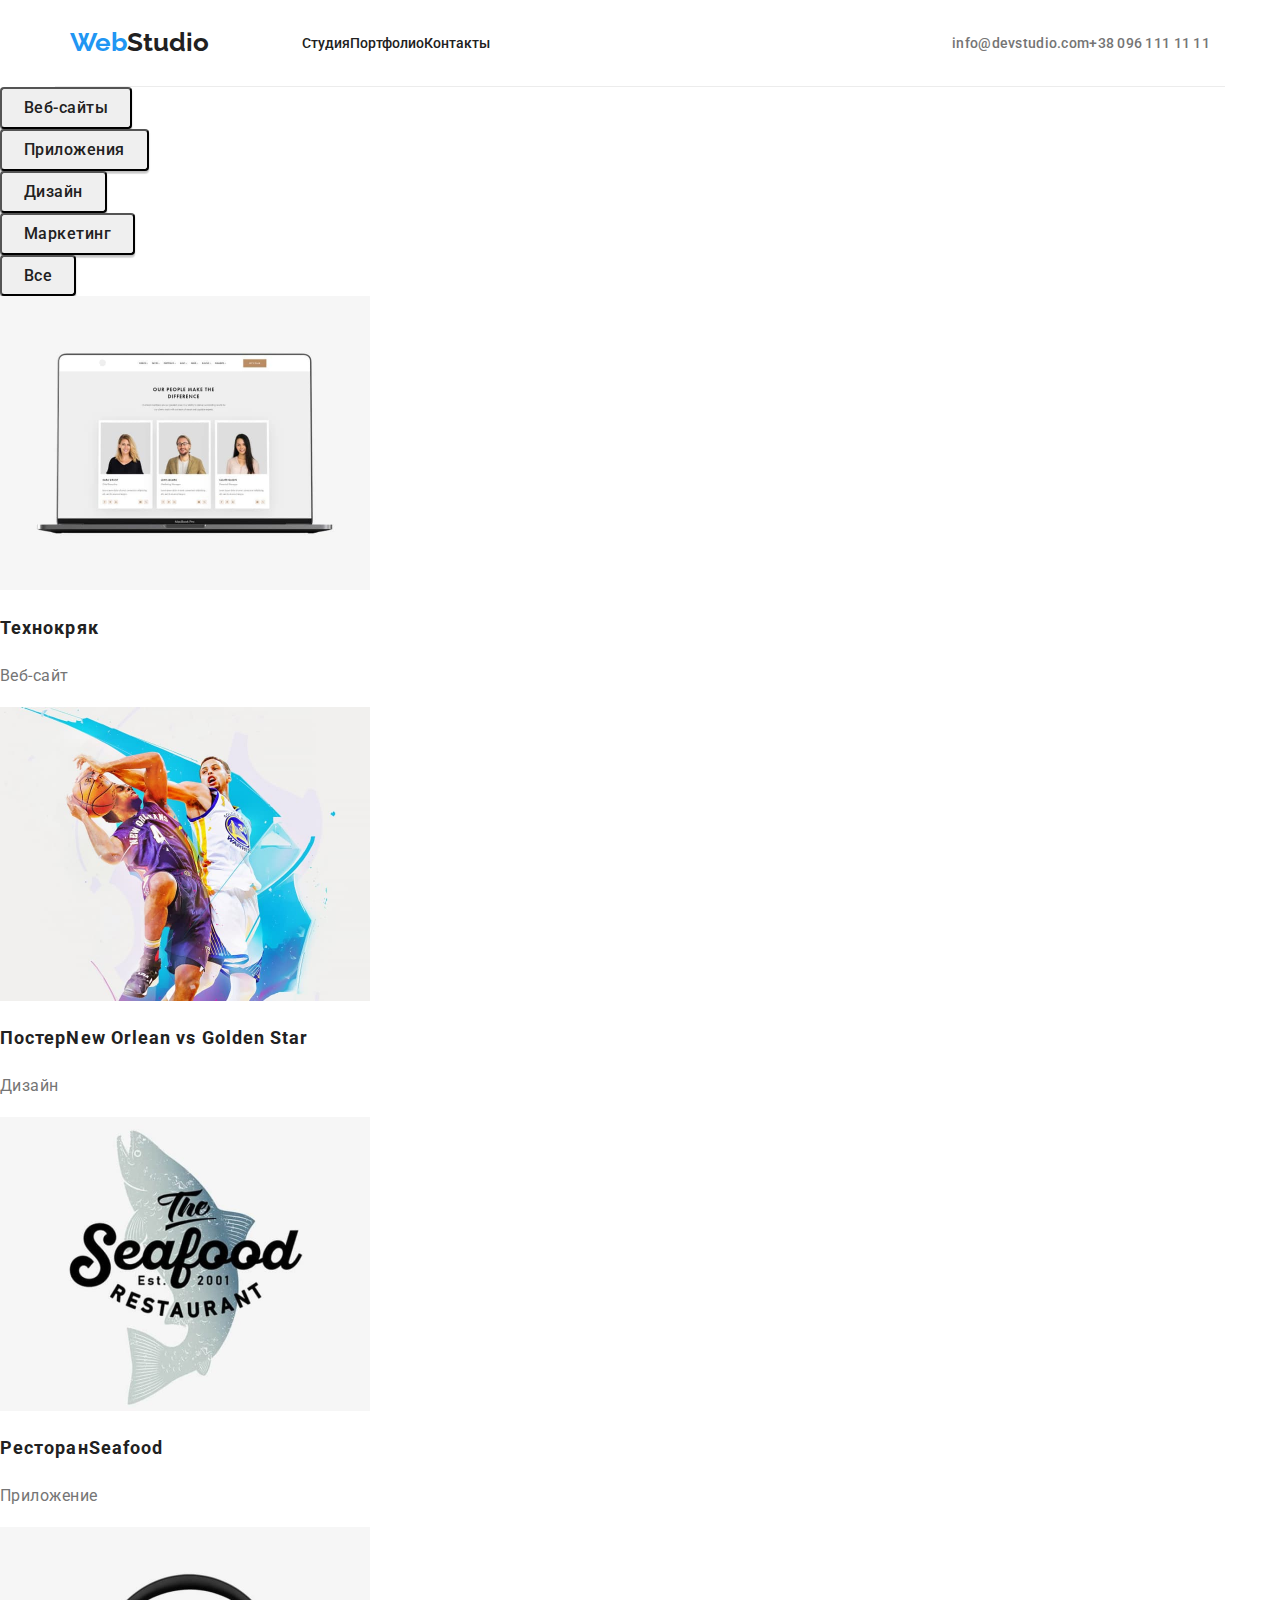
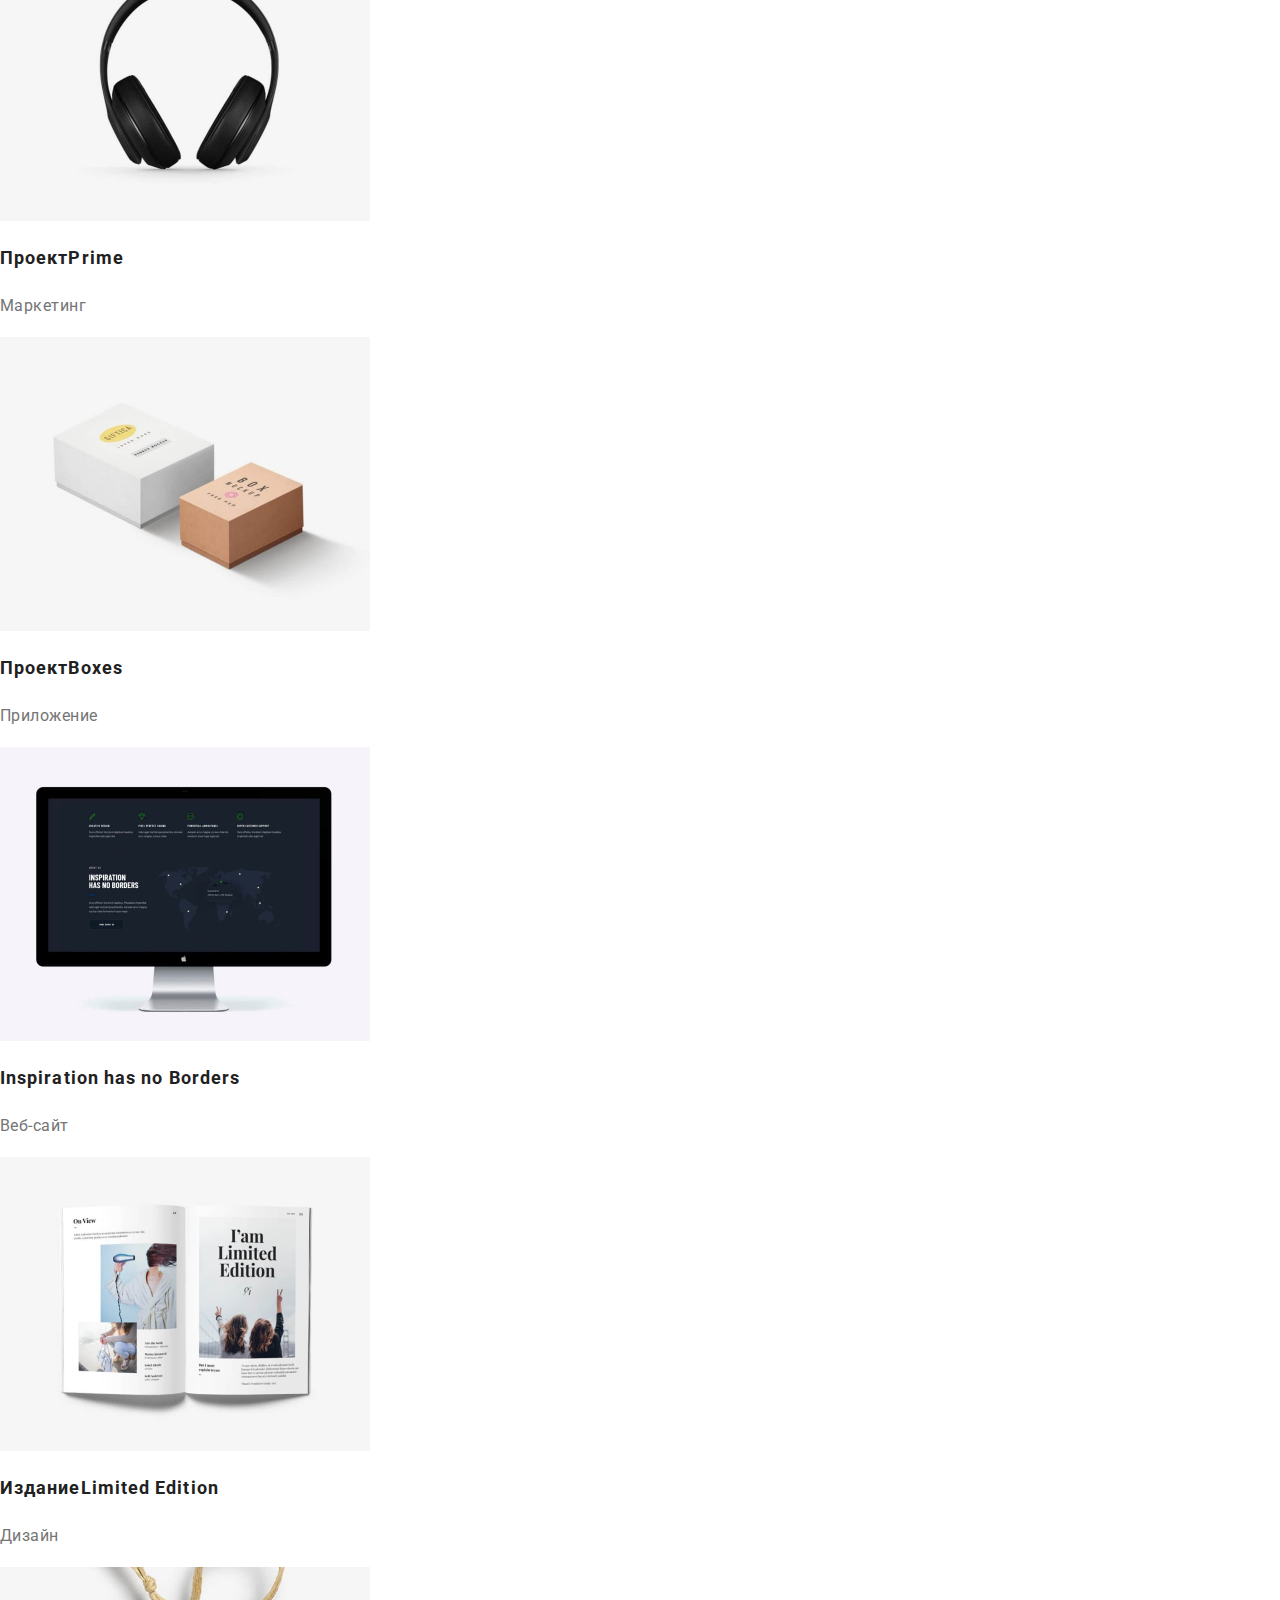
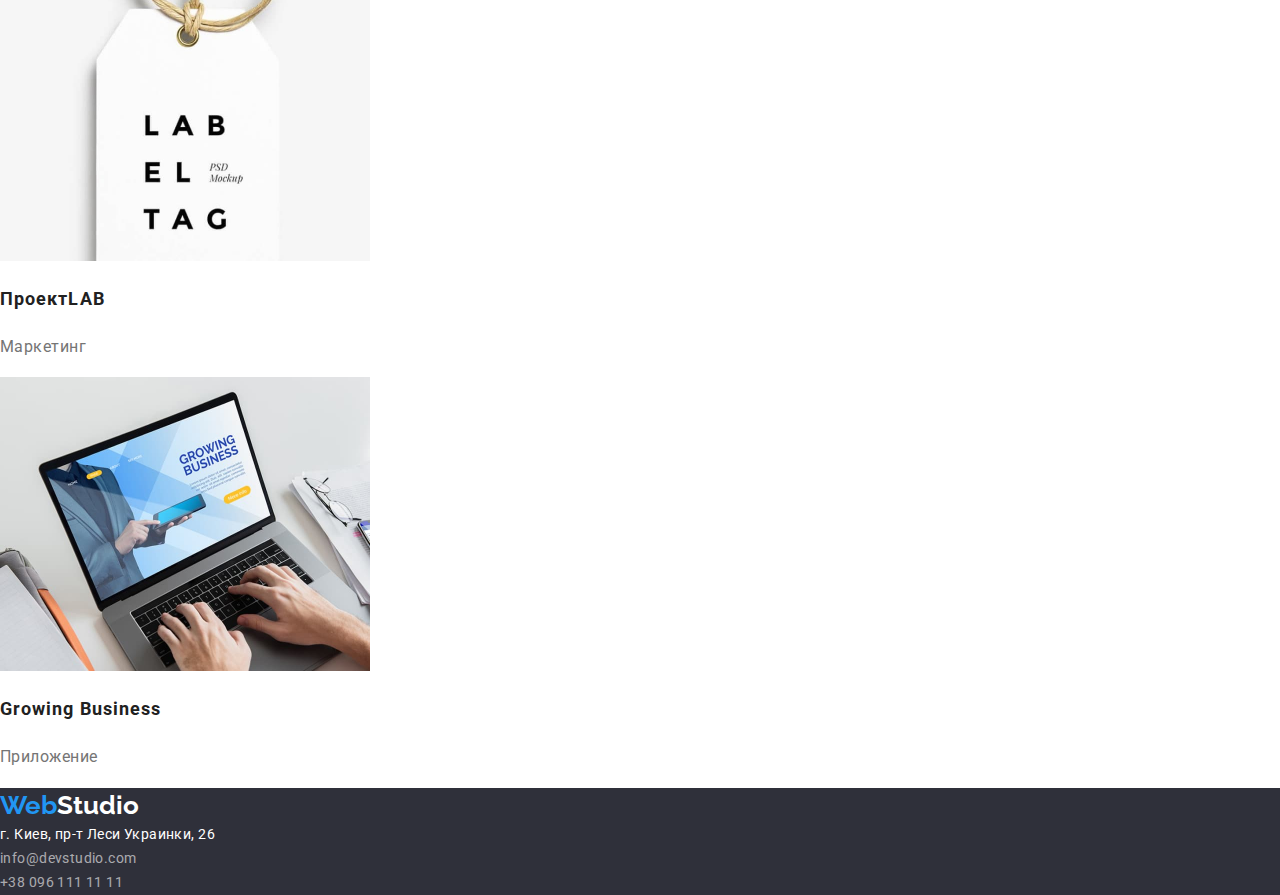
==== commit 55b58222: "1919191" ====
--- a/portfolio.html
+++ b/portfolio.html
@@ -13,7 +13,8 @@
       </head>
    <body>
       <header class="header">
-         <nav class="nav">
+         <div class="conteiner box head-conteiner">
+            <nav class="nav-conteiner">
                <a href="" class="logo link"><span class="web-logo">Web</span>Studio</a>
                <ul class="site-nav list">
                   <li class="site-nav-item"><a href="./index.html" class="site-nav-link link">Студия</a></li>
--- a/css/style.css
+++ b/css/style.css
@@ -1,3 +1,12 @@
+/*html{
+   box-sizing: border-box;
+}
+*,
+*::after,
+*::before{
+   box-sizing: inherit;
+}*/
+
 :root{
    --text-active:#2196F3;
    --text-header:#212121;
@@ -7,6 +16,7 @@
 body{
    background-color: var(--background-section);
    font-family: 'Roboto',sans-serif;
+   
 }
 
 /* что бы убрать точки (класс списка)*/
@@ -30,28 +40,79 @@
    padding: 0;
    clip: rect(0 0 0 0);
    clip-path: inset(50%);
-   margin: -1px; }
+   margin: -1px;
+}
+ul{
+   margin: 0;
+   padding: 0;
+}
+
 /*line-height:1.33*/
                               /*Шапка*/
 .header{
    background-color: var(--background-section);
 }
+.box{
+   border-bottom-color:#ECECEC ;
+   border-bottom-width: 1px;
+   border-bottom-style: solid;
+}
+
+.conteiner{
+   width: 1170px;
+   margin: 0 auto;
+   padding-left: 15px;
+   padding-right: 15px;
+   padding-top: 25px;
+   padding-bottom: 25px;
+} 
+.head-conteiner{
+   display: flex;
+
+}
+
+.nav-conteiner{
+   display: flex;
+   align-items: center;
+}
+
+.site-nav{
+   display: flex;
+   
+}
+
+.site-contacts{
+   display: flex;
+   margin-left: auto;
+   align-items: center;
+}
+.mail{
+   margin-right: 50px;
+}
+
 .logo{
    font-family: 'Raleway';
    font-weight: 700;
    font-size: 26px;
    line-height: 1.38;
    color:var(--text-header);
+   margin-right: 93px;
 }
 .web-logo{
    color: var(--text-active);
 }
 .site-nav-link{
+   display: flex;
    font-weight: 500;
    font-size: 14px;
    line-height: 1.2;
    color: var(--text-header);
-}
+   
+}
+.site-nav:not(:first-child){
+   margin-right: 50px;
+}
+
 .site-nav-link:hover,
 .site-nav-link:focus{
    color: var(--text-active);
@@ -63,6 +124,7 @@
    letter-spacing: 0.02em;
    color: var(--color-text)
 }
+
 .contacts:hover,
 .contacts:focus,
 .footer-contacts{
@@ -98,7 +160,9 @@
                               /*cервисы 1cтр*/
 
 
-
+.main-content{
+   border: 1px;
+}
 
 
 
@@ -108,37 +172,59 @@
 
 .title-part{
    background-color: #2F303A;
+   width: 1600px;
+   height: 600px;
+   margin-left: auto;
+   margin-right: auto;
+   padding: 200px 452px 0 452px;
+   text-align: center;
 }
 .title-business{
    font-weight: 900;
    font-size: 44px;
    line-height: 1.36;
-   text-align: center;
    letter-spacing: 0.06em;
    text-transform: uppercase;   
    color: var(--background-section);
+   margin: 30px;
+   padding: 0;
 }
 .button{
    background: var(--text-active);
+   color: var(--background-section);
+   font-family: inherit;
    font-weight: 700;
    font-size: 16px;
    line-height:1.85;
    align-items: center;
-   text-align: center;
+   /*text-align: center;*/
    letter-spacing: 0.06em;
-   color: var(--background-section);
-   font-family: inherit;
    cursor: pointer;
+   min-width: 200px;
+   box-shadow: 0px 4px 4px rgba(0, 0, 0, 0.15);
+   border-radius: 4px;
+   padding: 10px 32px;
+   
 }
 
          /*заголовки и текст*/
 
-
+.features{
+   background-color: var(--background-section);
+   margin-top: 0;
+}
+.features-title{
+   margin-top: 0;
+   margin-bottom: 10px;
+}
+.features-text{
+   margin-top: 0px;
+}
 .section-advanteges,
 .section-services{
    background: #ffffff;
 }
-.main-title{
+.features-title{
    font-style: normal;
    font-weight: 700;
    font-size: 14px;
@@ -147,7 +233,7 @@
    text-transform: uppercase;
    color: var(--text-header);
 }
-.main-text{
+.features-text{
    font-style: normal;
    font-weight: 400;
    font-size: 14px;
@@ -156,7 +242,8 @@
    color: var(--color-text);
 
 }
-.title-employment{
+                        /*наша команда фото*/
+.employment-title{
    font-style: normal;
    font-weight: 700;
    font-size: 36px;
@@ -166,10 +253,8 @@
    color: var(--text-header);
 }
 
-               /*наша команда фото*/
-
-
-.our-team-section{
+
+.team-section{
    background: #F5F4FA;
 }
 .name-developer{
@@ -211,6 +296,9 @@
    letter-spacing: 0.03em;
    color: var(--text-header);
    cursor: pointer;
+   box-shadow: 0px 3px 1px rgba(0, 0, 0, 0.1), 0px 1px 2px rgba(0, 0, 0, 0.08), 0px 2px 2px rgba(0, 0, 0, 0.12);
+   border-radius: 4px;
+   padding: 6px 22px;
    }
                                  /*секция фото*/
 .works-text-box {
@@ -227,4 +315,5 @@
    line-height: 1.8;
    letter-spacing: 0.03em;
    color: var(--color-text);
-}+}
+/**/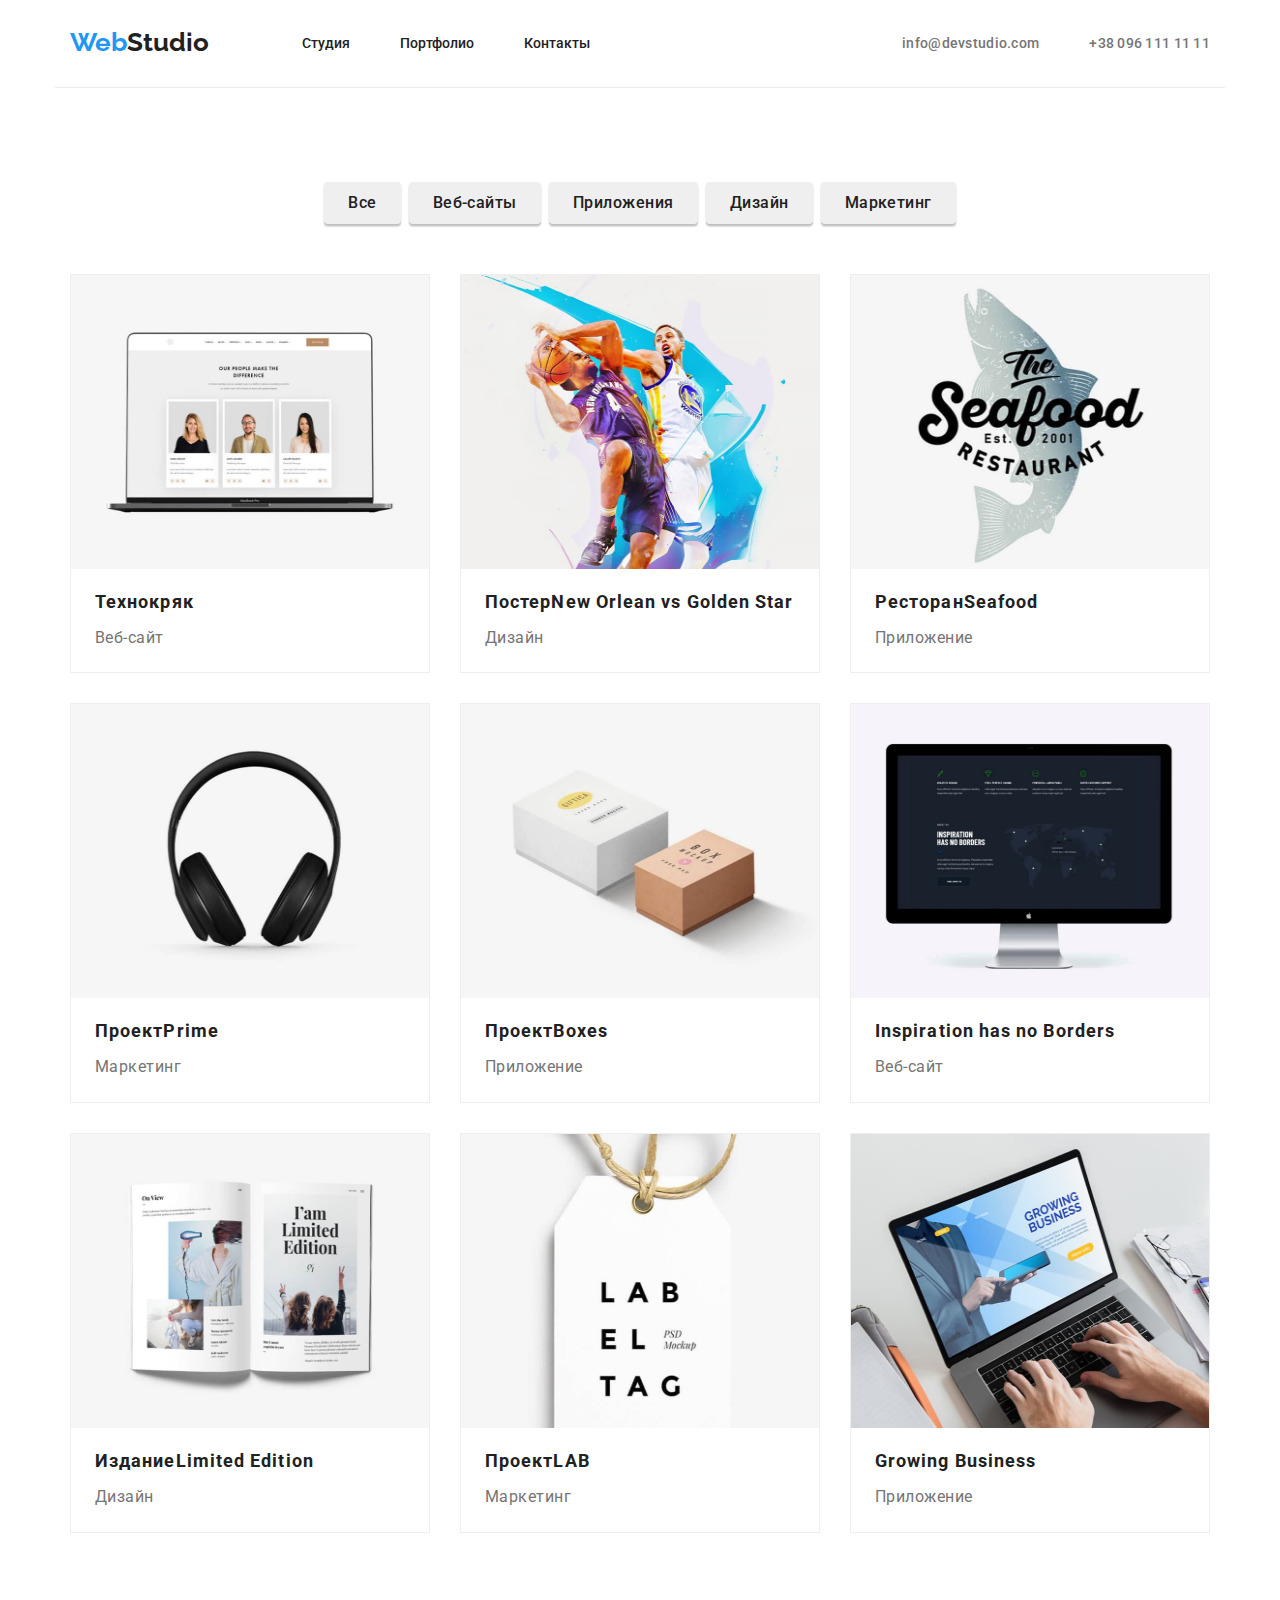
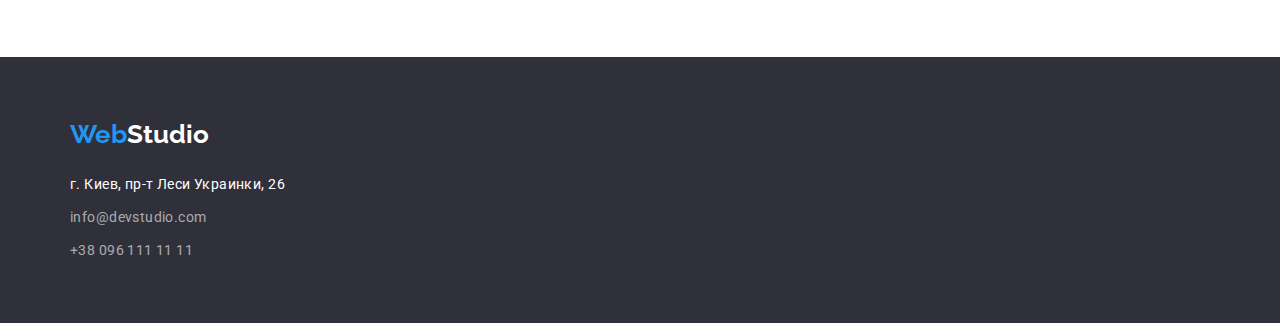
==== commit 7b9982eb: "212121" ====
--- a/portfolio.html
+++ b/portfolio.html
@@ -30,15 +30,17 @@
                               <!-- основные кнопки--> 
       <main class="main-portfolio">
          <section class="section-buttons"> 
+            <div class="conteiner">
             <h1 class="visually-hidden" >Фильтр</h1>
                <ul class="filter list">
+                  <li class="filter-item"><button type="button" class="button-filter">Все</button></li>
                   <li class="filter-item"><button type="button" class="button-filter">Веб-сайты</button></li>
                   <li class="filter-item"><button type="button" class="button-filter">Приложения</button></li>
                   <li class="filter-item"><button type="button" class="button-filter">Дизайн</button></li>
                   <li class="filter-item"><button type="button" class="button-filter">Маркетинг</button></li>
-                  <li class="filter-item"><button type="button" class="button-filter">Все</button></li>
                </ul>
                               <!--секция фото-->
+            <h1 class="visually-hidden">Icon</h1>
                <ul class="works list">
                   <li class="works-item">
                      <a href="" class="link" >
@@ -140,18 +142,21 @@
                      </a>
                   </li>
                </ul>
+            </div>
          </section>
       </main>
                                  <!-- заключение-->
       <footer class="footer-content">
-         <a href="" class="logo link"><span class="web-logo">Web</span><span class="studio-logo">Studio</span></a>
-         <address class="address-content">
-            <ul class="address list"> 
-               <li class="address-item"><a href="https://goo.gl/maps/DuuJPhPLTHRqAcxPA" class="location link"> г. Киев, пр-т Леси Украинки, 26</a></li>           
-               <li class="address-item"><a href="mailto:info@devstudio.com" class="footer-contacts link">info@devstudio.com</a></li>
-               <li class="address-item"><a href="tel:+380961111111" class="footer-contacts link">+38 096 111 11 11</a></li>           
-            </ul>    
-         </address>
+         <div class="conteiner">
+            <a href="" class="logo link"><span class="web-logo">Web</span><span class="studio-logo">Studio</span></a>
+               <address class="address-content">
+                  <ul class="address list"> 
+                     <li class="address-item"><a href="https://goo.gl/maps/DuuJPhPLTHRqAcxPA" class="location link"> г. Киев, пр-т Леси Украинки, 26</a></li>           
+                     <li class="address-item"><a href="mailto:info@devstudio.com" class="footer-contacts link">info@devstudio.com</a></li>
+                     <li class="address-item"><a href="tel:+380961111111" class="footer-contacts link">+38 096 111 11 11</a></li>           
+                  </ul>    
+               </address>
+         </div>
       </footer>
    </body>
 </html>--- a/css/style.css
+++ b/css/style.css
@@ -17,6 +17,10 @@
    background-color: var(--background-section);
    font-family: 'Roboto',sans-serif;
    
+}
+img{
+   display: block;
+   max-width: 100%;
 }
 
 /* что бы убрать точки (класс списка)*/
@@ -63,12 +67,12 @@
    margin: 0 auto;
    padding-left: 15px;
    padding-right: 15px;
+
+} 
+.head-conteiner{
+   display: flex;
    padding-top: 25px;
    padding-bottom: 25px;
-} 
-.head-conteiner{
-   display: flex;
-
 }
 
 .nav-conteiner{
@@ -78,7 +82,6 @@
 
 .site-nav{
    display: flex;
-   
 }
 
 .site-contacts{
@@ -86,7 +89,7 @@
    margin-left: auto;
    align-items: center;
 }
-.mail{
+.site-contacts-item:not(:last-child){
    margin-right: 50px;
 }
 
@@ -107,9 +110,10 @@
    font-size: 14px;
    line-height: 1.2;
    color: var(--text-header);
-   
-}
-.site-nav:not(:first-child){
+   padding-top: 10px;
+   padding-bottom: 10px;
+}
+.site-nav-item:not(:last-child){
    margin-right: 50px;
 }
 
@@ -135,6 +139,8 @@
 
 .footer-content{
    background: #2F303A;
+   padding-top: 60px;
+   padding-bottom: 60px;
 }
 .studio-logo{
    color: var(--background-section);
@@ -142,16 +148,22 @@
 .location{
    color: var(--background-section);
 }
+.address-content{
+   margin-top: 20px;
+}
 .address-item{
    font-style: normal;
    font-weight: normal;
    font-size: 14px;
    line-height: 1.71;
    letter-spacing: 0.03em;
-   
+}
+.address-item:not(:last-child){
+   margin-bottom: 9px;
 }
 .footer-contacts{
    color: rgba(255, 255, 255, 0.6);
+
 }
 .footer-contacts:hover,
 .footer-contacts:focus{
@@ -166,7 +178,7 @@
 
 
 
-            /*заказать услугу*/
+                              /*заказать услугу*/
 
 
 
@@ -197,7 +209,6 @@
    font-size: 16px;
    line-height:1.85;
    align-items: center;
-   /*text-align: center;*/
    letter-spacing: 0.06em;
    cursor: pointer;
    min-width: 200px;
@@ -207,11 +218,15 @@
    
 }
 
-         /*заголовки и текст*/
-
+                              /*заголовки и текст*/
+.features-conteiner{
+   
+}
 .features{
    background-color: var(--background-section);
-   margin-top: 0;
+   margin-top: 95px;
+   display: flex;
+
 }
 .features-title{
    margin-top: 0;
@@ -240,9 +255,12 @@
    line-height: 1.7;
    letter-spacing: 0.03em;
    color: var(--color-text);
-
-}
-                        /*наша команда фото*/
+   max-width: 270px;
+}
+.features-item:not(:last-child){
+   margin-right: 30px;
+}
+                                 /*наша команда фото*/
 .employment-title{
    font-style: normal;
    font-weight: 700;
@@ -251,11 +269,45 @@
    text-align: center;
    letter-spacing: 0.03em;
    color: var(--text-header);
-}
-
-
+   margin-top: 94px;
+   margin-bottom: 0;
+}
+.employment-list{
+   display: flex;
+   margin-top: 50px;
+   flex-basis: calc(100% / 3 - 30px);
+}
+
+/*.employment-item{
+   margin-right: 30px;
+}*/
+.employment-item:not(:last-child){
+   margin-right: 30px;
+}
+
+                               /*наша команда */
 .team-section{
    background: #F5F4FA;
+   margin-top: 94px;
+   padding-top: 94px;
+}
+.team{
+   margin-top: 0;
+}
+.team-list{
+   display: flex;
+   margin-top: 50px;
+   flex-basis: calc(100% / 4 - 30px);
+}
+.developer-item{
+   background: #FFFFFF;
+   box-shadow: 0px 1px 3px rgba(0, 0, 0, 0.12), 0px 1px 1px rgba(0, 0, 0, 0.14), 0px 2px 1px rgba(0, 0, 0, 0.2);
+   border-radius: 0px 0px 4px 4px;
+   /*border: 1px solid #212121;*/
+   margin-bottom: 94px;
+}
+.developer-item:not(:last-child){
+   margin-right: 30px;
 }
 .name-developer{
    font-style: normal;
@@ -286,8 +338,16 @@
    color: var(--background-section);
    background-color: var(--text-active )
 }
+.filter{ 
+   display: flex;
+   margin-top: 94px;
+   justify-content: center;
+}
+.filter-item:not(:last-child){
+   margin-right: 8px;
+}
+
 .button-filter{
-   font-family:inherit;
    font-style: normal;
    font-weight: 500;
    font-size: 16px;
@@ -299,14 +359,17 @@
    box-shadow: 0px 3px 1px rgba(0, 0, 0, 0.1), 0px 1px 2px rgba(0, 0, 0, 0.08), 0px 2px 2px rgba(0, 0, 0, 0.12);
    border-radius: 4px;
    padding: 6px 22px;
+   border-color: transparent;
    }
                                  /*секция фото*/
 .works-text-box {
-   font-weight: bold;
+   font-weight: 700;
    font-size: 18px;
    line-height: 2.0;
    letter-spacing: 0.06em;
    color: var(--text-header);
+   margin-left: 24px;
+   margin-bottom: 4px;
 }
 .text-caption{
    font-style: normal;
@@ -315,5 +378,22 @@
    line-height: 1.8;
    letter-spacing: 0.03em;
    color: var(--color-text);
-}
-/**/+   margin: 0 auto 20px 24px;
+}
+
+
+.works{
+   display: flex;
+   margin-top: 50px;
+   flex-wrap: wrap;
+   margin-left: -30px;
+   margin-bottom: 94px;
+}
+.works-item{
+   margin-left: 30px;
+   margin-bottom: 30px;
+   flex-basis: calc((100% - 3 * 30px) / 3);
+   background: #FFFFFF;
+   border: 1px solid #EEEEEE;
+   box-sizing: border-box;
+}
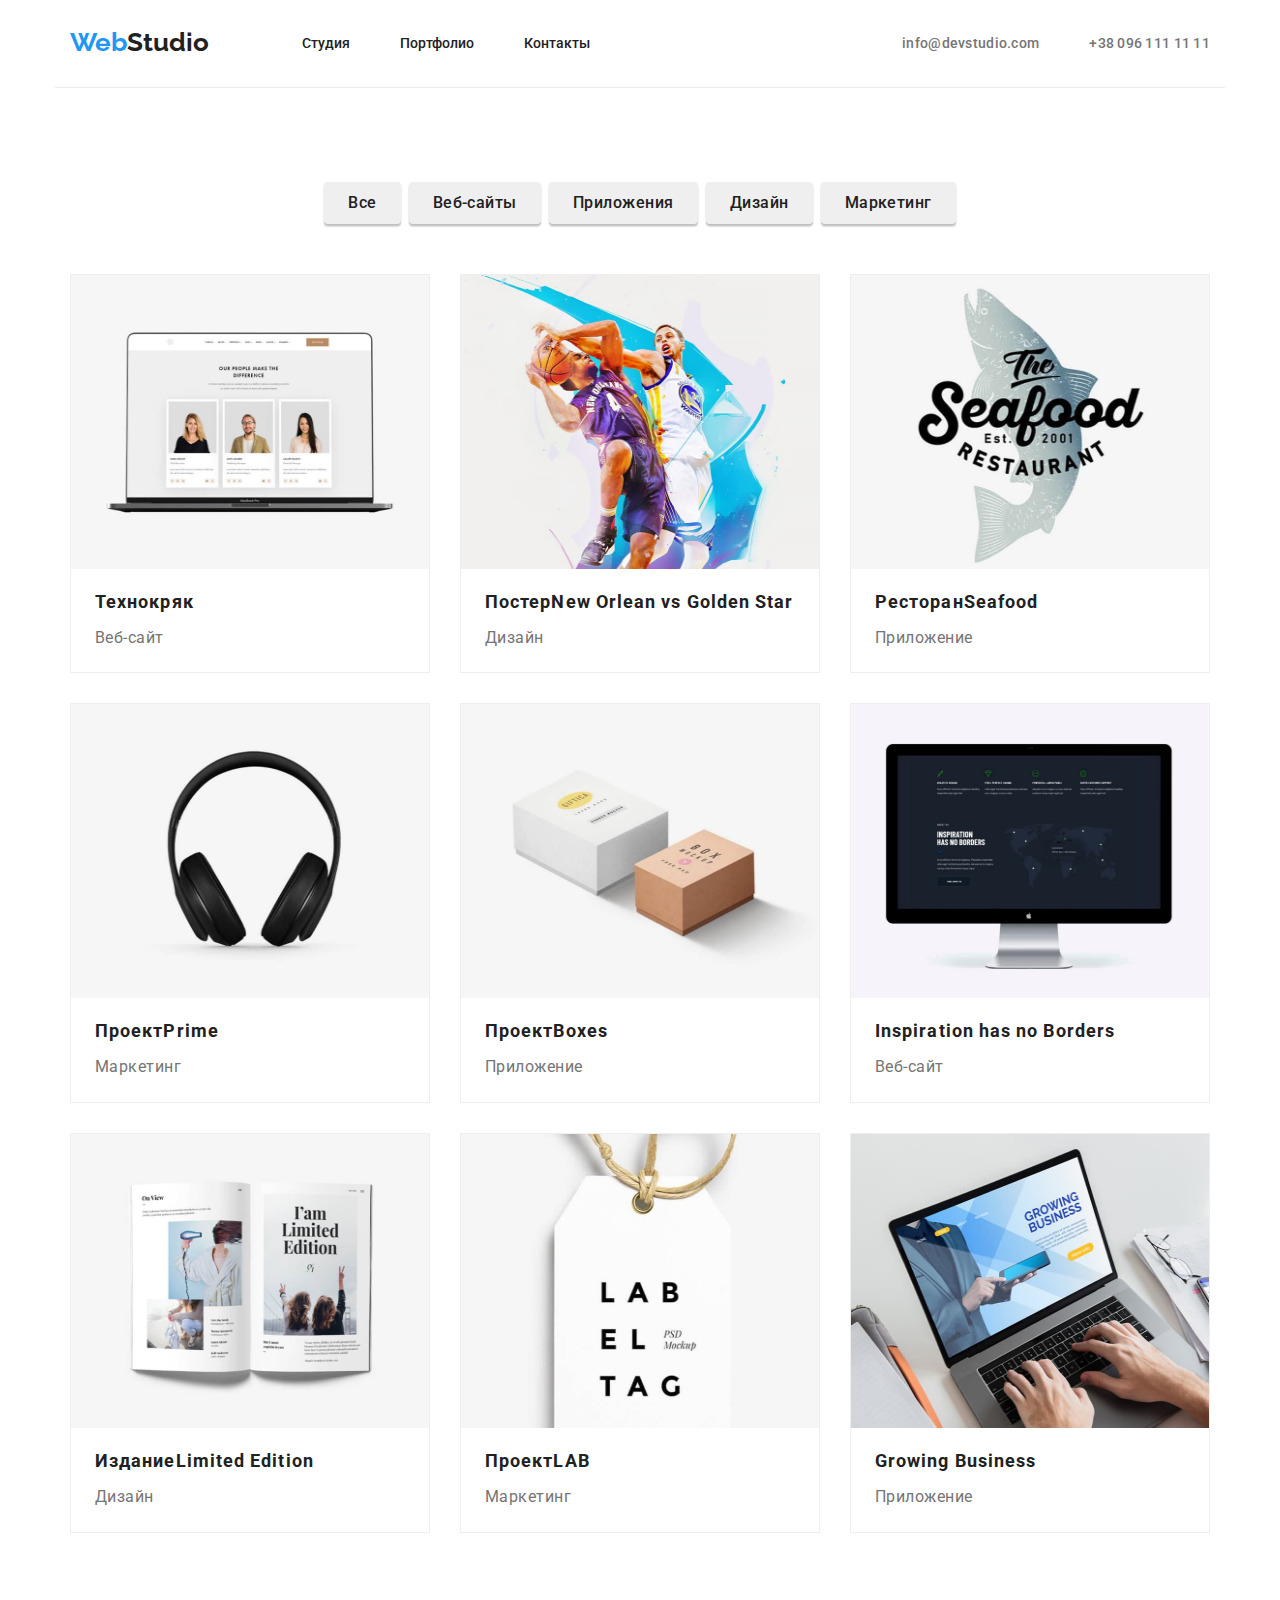
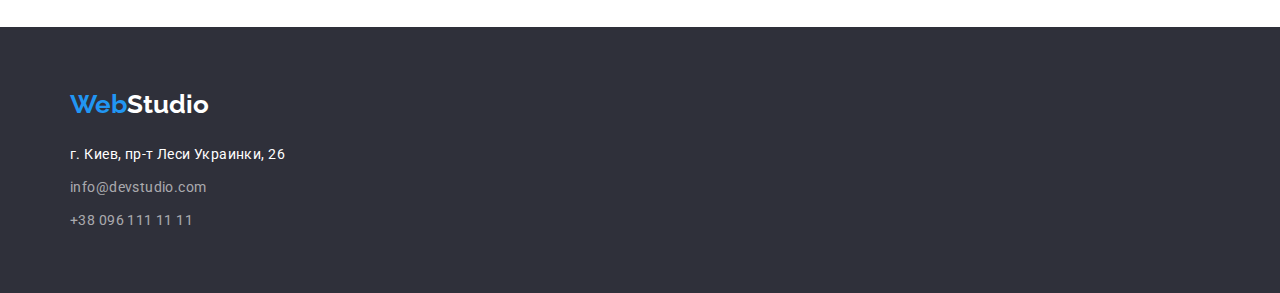
==== commit b2561bca: "212121" ====
--- a/portfolio.html
+++ b/portfolio.html
@@ -28,10 +28,10 @@
                </ul>
       </header>
                               <!-- основные кнопки--> 
-      <main class="main-portfolio">
+      <main class="main-portfolio section">
          <section class="section-buttons"> 
             <div class="conteiner">
-            <h1 class="visually-hidden" >Фильтр</h1>
+            <h1 class="visually-hidden">Фильтр</h1>
                <ul class="filter list">
                   <li class="filter-item"><button type="button" class="button-filter">Все</button></li>
                   <li class="filter-item"><button type="button" class="button-filter">Веб-сайты</button></li>
--- a/css/style.css
+++ b/css/style.css
@@ -1,12 +1,3 @@
-/*html{
-   box-sizing: border-box;
-}
-*,
-*::after,
-*::before{
-   box-sizing: inherit;
-}*/
-
 :root{
    --text-active:#2196F3;
    --text-header:#212121;
@@ -50,7 +41,10 @@
    margin: 0;
    padding: 0;
 }
-
+.section{
+   padding-top: 94px;
+   padding-bottom: 94px;
+}
 /*line-height:1.33*/
                               /*Шапка*/
 .header{
@@ -170,14 +164,7 @@
    color: var(--text-active);
 }
                               /*cервисы 1cтр*/
-
-
-.main-content{
-   border: 1px;
-}
-
-
-
+                              
                               /*заказать услугу*/
 
 
@@ -224,7 +211,6 @@
 }
 .features{
    background-color: var(--background-section);
-   margin-top: 95px;
    display: flex;
 
 }
@@ -269,8 +255,8 @@
    text-align: center;
    letter-spacing: 0.03em;
    color: var(--text-header);
-   margin-top: 94px;
-   margin-bottom: 0;
+   margin: -94px auto 0 auto;
+   
 }
 .employment-list{
    display: flex;
@@ -278,9 +264,6 @@
    flex-basis: calc(100% / 3 - 30px);
 }
 
-/*.employment-item{
-   margin-right: 30px;
-}*/
 .employment-item:not(:last-child){
    margin-right: 30px;
 }
@@ -288,8 +271,6 @@
                                /*наша команда */
 .team-section{
    background: #F5F4FA;
-   margin-top: 94px;
-   padding-top: 94px;
 }
 .team{
    margin-top: 0;
@@ -304,7 +285,6 @@
    box-shadow: 0px 1px 3px rgba(0, 0, 0, 0.12), 0px 1px 1px rgba(0, 0, 0, 0.14), 0px 2px 1px rgba(0, 0, 0, 0.2);
    border-radius: 0px 0px 4px 4px;
    /*border: 1px solid #212121;*/
-   margin-bottom: 94px;
 }
 .developer-item:not(:last-child){
    margin-right: 30px;
@@ -340,7 +320,6 @@
 }
 .filter{ 
    display: flex;
-   margin-top: 94px;
    justify-content: center;
 }
 .filter-item:not(:last-child){
@@ -387,7 +366,6 @@
    margin-top: 50px;
    flex-wrap: wrap;
    margin-left: -30px;
-   margin-bottom: 94px;
 }
 .works-item{
    margin-left: 30px;
@@ -397,3 +375,6 @@
    border: 1px solid #EEEEEE;
    box-sizing: border-box;
 }
+.works-item:nth-last-child(-n+3){
+   margin-bottom: 0;
+}
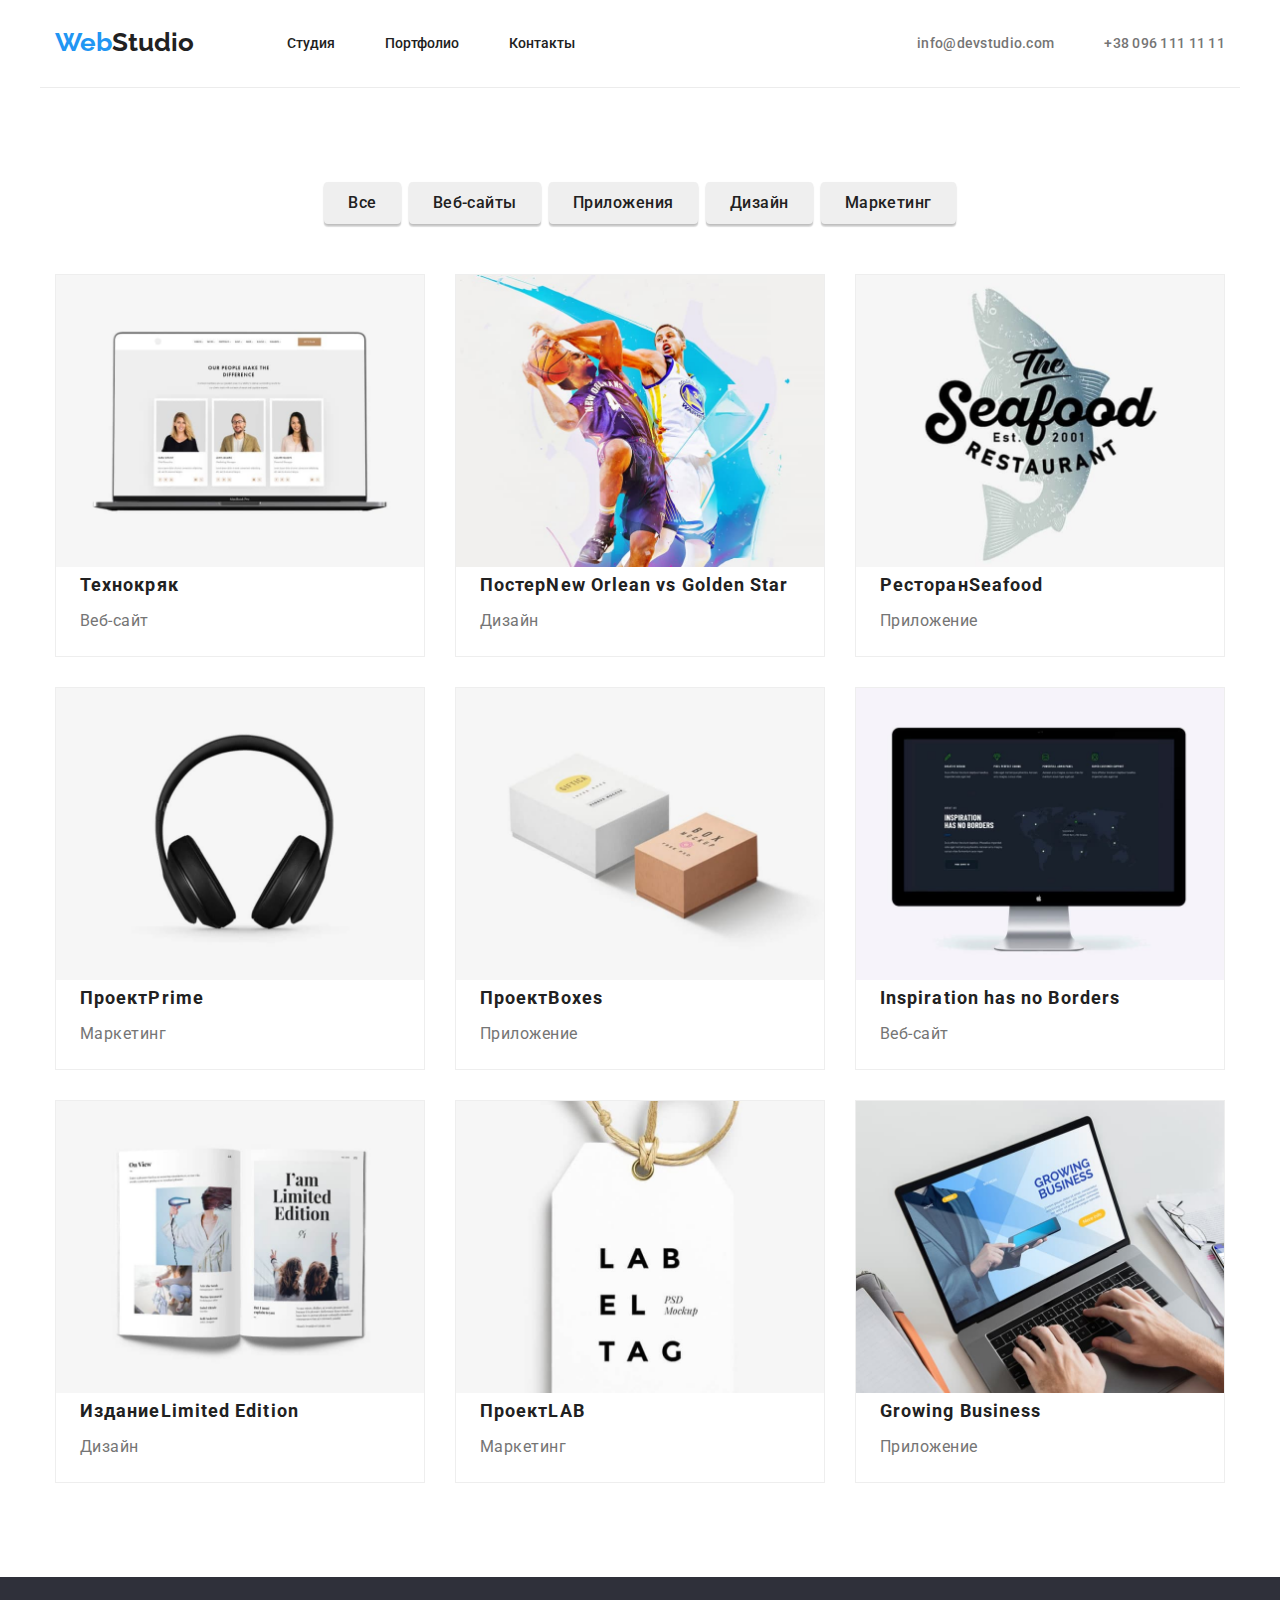
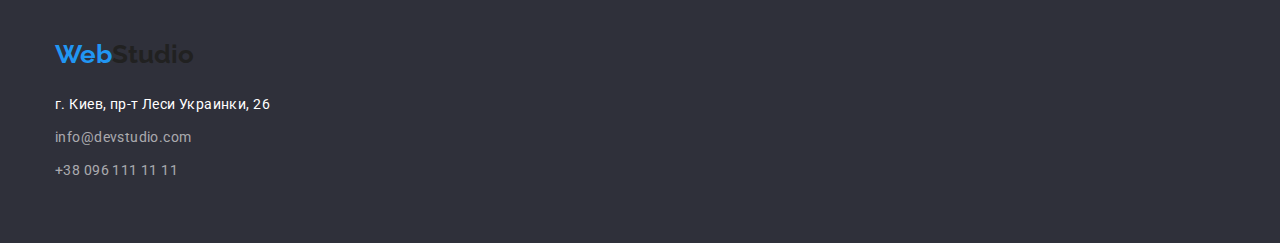
==== commit 104f53a3: "212121" ====
--- a/portfolio.html
+++ b/portfolio.html
@@ -16,13 +16,13 @@
          <div class="conteiner box head-conteiner">
             <nav class="nav-conteiner">
                <a href="" class="logo link"><span class="web-logo">Web</span>Studio</a>
-               <ul class="site-nav list">
+               <ul class="site-nav">
                   <li class="site-nav-item"><a href="./index.html" class="site-nav-link link">Студия</a></li>
                   <li class="site-nav-item"><a href="./portfolio.html" class="site-nav-link link">Портфолио</a></li>
                   <li class="site-nav-item"><a href="" class="site-nav-link link">Контакты</a></li>
                </ul>
          </nav>
-               <ul class="site-contacts list">
+               <ul class="site-contacts">
                   <li class="site-contacts-item"><a href="mailto:info@devstudio.com" class="contacts link">info@devstudio.com</a></li> 
                   <li class="site-contacts-item"><a href="tel:+380961111111" class="contacts link">+38 096 111 11 11</a></li>
                </ul>
@@ -32,7 +32,7 @@
          <section class="section-buttons"> 
             <div class="conteiner">
             <h1 class="visually-hidden">Фильтр</h1>
-               <ul class="filter list">
+               <ul class="filter">
                   <li class="filter-item"><button type="button" class="button-filter">Все</button></li>
                   <li class="filter-item"><button type="button" class="button-filter">Веб-сайты</button></li>
                   <li class="filter-item"><button type="button" class="button-filter">Приложения</button></li>
@@ -41,7 +41,7 @@
                </ul>
                               <!--секция фото-->
             <h1 class="visually-hidden">Icon</h1>
-               <ul class="works list">
+               <ul class="works">
                   <li class="works-item">
                      <a href="" class="link" >
                         <img 
@@ -150,7 +150,7 @@
          <div class="conteiner">
             <a href="" class="logo link"><span class="web-logo">Web</span><span class="studio-logo">Studio</span></a>
                <address class="address-content">
-                  <ul class="address list"> 
+                  <ul class="address"> 
                      <li class="address-item"><a href="https://goo.gl/maps/DuuJPhPLTHRqAcxPA" class="location link"> г. Киев, пр-т Леси Украинки, 26</a></li>           
                      <li class="address-item"><a href="mailto:info@devstudio.com" class="footer-contacts link">info@devstudio.com</a></li>
                      <li class="address-item"><a href="tel:+380961111111" class="footer-contacts link">+38 096 111 11 11</a></li>           
--- a/css/style.css
+++ b/css/style.css
@@ -12,6 +12,10 @@
 img{
    display: block;
    max-width: 100%;
+   height: auto;
+}
+h1,h2,h3,p{
+   margin: 0;
 }
 
 /* что бы убрать точки (класс списка)*/
@@ -38,6 +42,7 @@
    margin: -1px;
 }
 ul{
+   list-style: none;
    margin: 0;
    padding: 0;
 }
@@ -57,7 +62,7 @@
 }
 
 .conteiner{
-   width: 1170px;
+   width: 1200px;
    margin: 0 auto;
    padding-left: 15px;
    padding-right: 15px;
@@ -136,8 +141,12 @@
    padding-top: 60px;
    padding-bottom: 60px;
 }
-.studio-logo{
-   color: var(--background-section);
+.footer-logo{
+   color: var(--background-section);
+   font-family: 'Raleway';
+   font-weight: 700;
+   font-size: 26px;
+   line-height: 1.38;
 }
 .location{
    color: var(--background-section);
@@ -169,28 +178,34 @@
 
 
 
-.title-part{
+.hero{
    background-color: #2F303A;
-   width: 1600px;
-   height: 600px;
+   max-width: 1600px;
    margin-left: auto;
-   margin-right: auto;
-   padding: 200px 452px 0 452px;
-   text-align: center;
-}
-.title-business{
+   margin-right: auto; 
+   text-align: center;
+   padding: 200px 0;
+   /*height: 600px;
+   padding: 200px 452px 0 452px;*/
+   
+}
+.title-hero{
    font-weight: 900;
    font-size: 44px;
    line-height: 1.36;
    letter-spacing: 0.06em;
    text-transform: uppercase;   
    color: var(--background-section);
-   margin: 30px;
+   margin-bottom: 30px;
    padding: 0;
+   width: 696px;
+   margin-right: auto;
+   margin-left: auto;
 }
 .button{
    background: var(--text-active);
    color: var(--background-section);
+   border: transparent;
    font-family: inherit;
    font-weight: 700;
    font-size: 16px;
@@ -206,35 +221,31 @@
 }
 
                               /*заголовки и текст*/
-.features-conteiner{
-   
-}
+
 .features{
    background-color: var(--background-section);
    display: flex;
-
+}
+
+.features-text{
+   margin-top: 0px;
+}
+.section-services{
+   background: #ffffff;
+   padding-top: 0;
 }
 .features-title{
+   font-style: normal;
+   font-weight: 700;
+   font-size: 14px;
+   line-height: 1.2;
+   letter-spacing: 0.03em;
+   text-transform: uppercase;
+   color: var(--text-header);
    margin-top: 0;
    margin-bottom: 10px;
 }
 .features-text{
-   margin-top: 0px;
-}
-.section-advanteges,
-.section-services{
-   background: #ffffff;
-}
-.features-title{
-   font-style: normal;
-   font-weight: 700;
-   font-size: 14px;
-   line-height: 1.2;
-   letter-spacing: 0.03em;
-   text-transform: uppercase;
-   color: var(--text-header);
-}
-.features-text{
    font-style: normal;
    font-weight: 400;
    font-size: 14px;
@@ -255,7 +266,6 @@
    text-align: center;
    letter-spacing: 0.03em;
    color: var(--text-header);
-   margin: -94px auto 0 auto;
    
 }
 .employment-list{
@@ -289,6 +299,9 @@
 .developer-item:not(:last-child){
    margin-right: 30px;
 }
+.team-card{
+   padding: 30px 0;
+}
 .name-developer{
    font-style: normal;
    font-weight: 500;
@@ -297,6 +310,7 @@
    text-align: center;
    letter-spacing: 0.03em;
    color: var(--text-header);
+   margin-bottom: 10px;
 }
 .text-foto-team{
    font-style: normal;
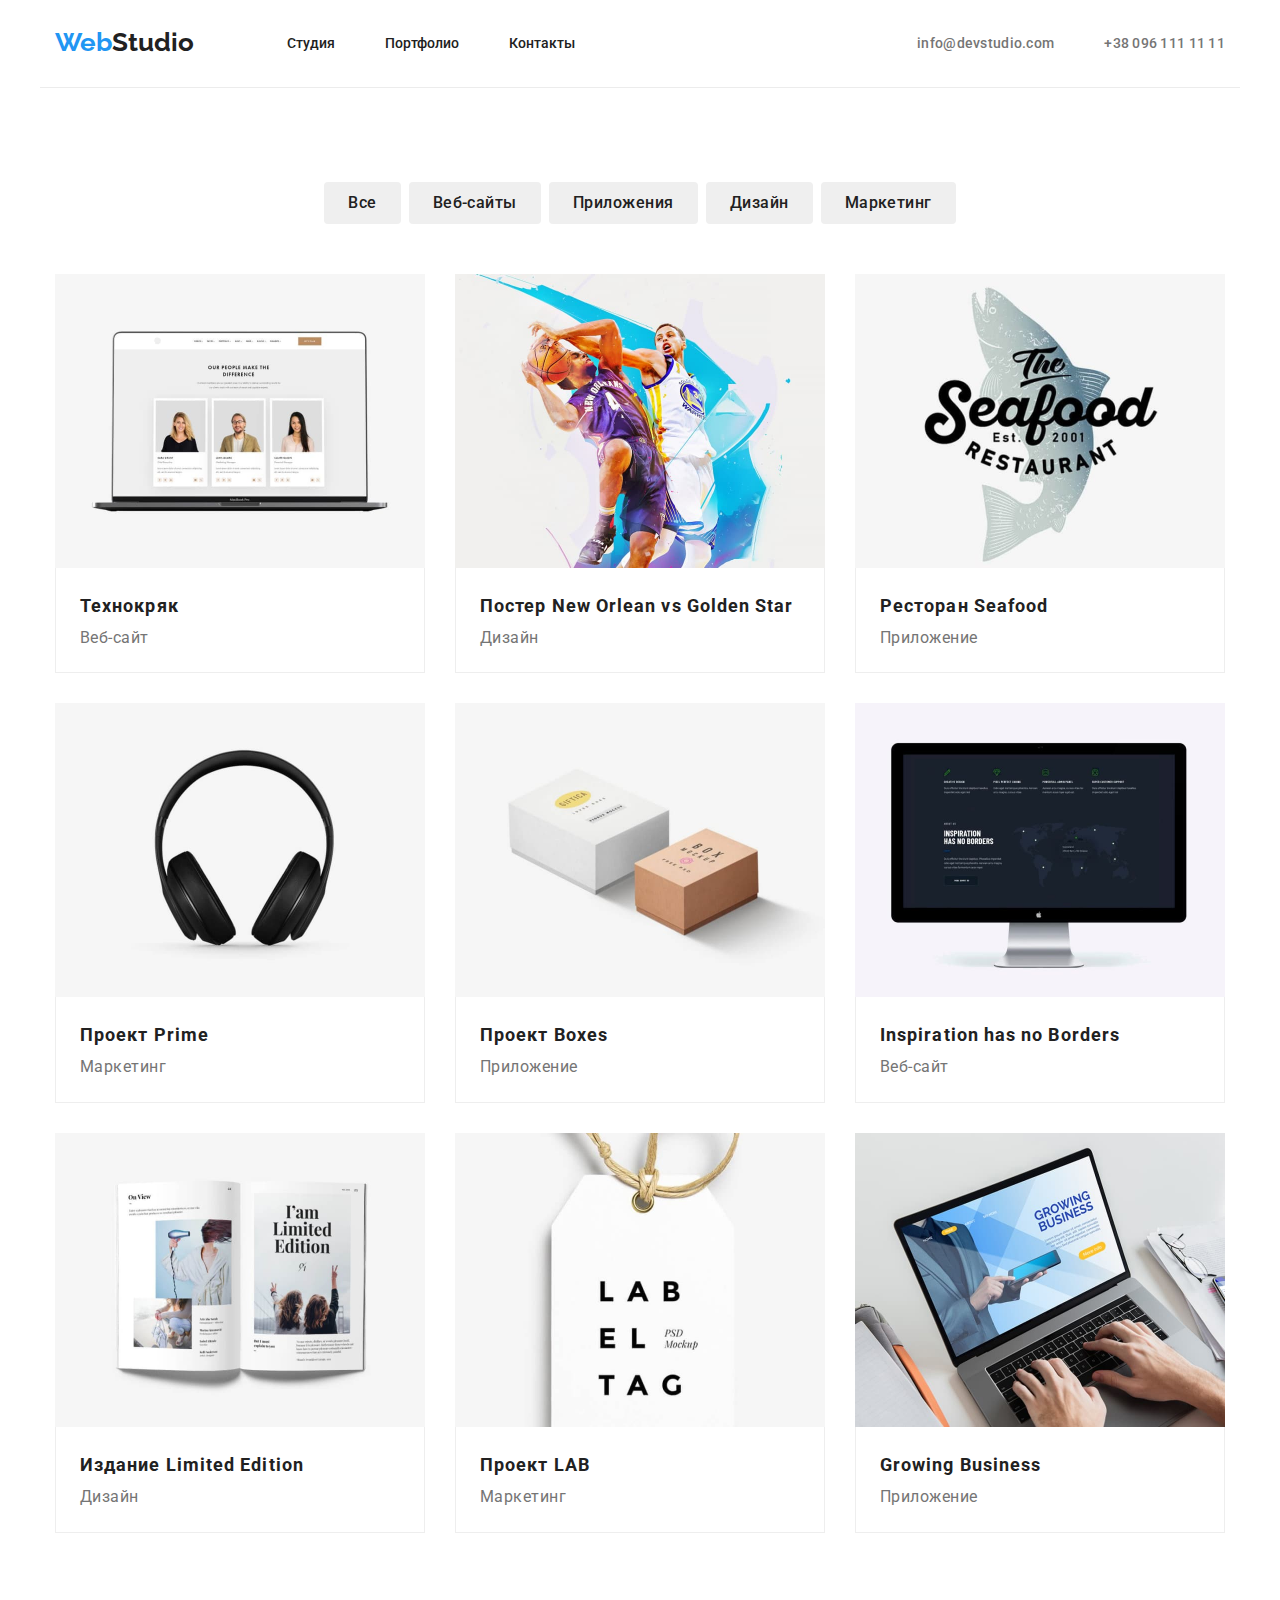
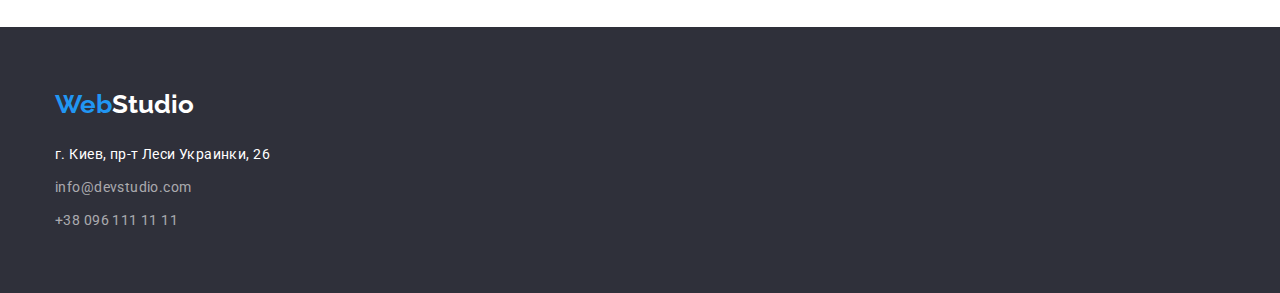
==== commit 93e12072: "222222" ====
--- a/portfolio.html
+++ b/portfolio.html
@@ -21,15 +21,16 @@
                   <li class="site-nav-item"><a href="./portfolio.html" class="site-nav-link link">Портфолио</a></li>
                   <li class="site-nav-item"><a href="" class="site-nav-link link">Контакты</a></li>
                </ul>
-         </nav>
+            </nav>
                <ul class="site-contacts">
                   <li class="site-contacts-item"><a href="mailto:info@devstudio.com" class="contacts link">info@devstudio.com</a></li> 
                   <li class="site-contacts-item"><a href="tel:+380961111111" class="contacts link">+38 096 111 11 11</a></li>
                </ul>
+         </div>
       </header>
                               <!-- основные кнопки--> 
-      <main class="main-portfolio section">
-         <section class="section-buttons"> 
+      <main>
+         <section class="section"> 
             <div class="conteiner">
             <h1 class="visually-hidden">Фильтр</h1>
                <ul class="filter">
@@ -40,7 +41,6 @@
                   <li class="filter-item"><button type="button" class="button-filter">Маркетинг</button></li>
                </ul>
                               <!--секция фото-->
-            <h1 class="visually-hidden">Icon</h1>
                <ul class="works">
                   <li class="works-item">
                      <a href="" class="link" >
@@ -49,8 +49,10 @@
                         alt="Веб-сайт"
                         width="370"
                         height="294">
-                        <h2 class="works-text-box">Технокряк</h2>
-                        <p class="text-caption">Веб-сайт</p>
+                        <div class="works-text-box">
+                           <h2 class="works-text">Технокряк</h2>
+                           <p class="text-caption">Веб-сайт</p>
+                        </div>
                      </a>
                   </li>
                   <li class="works-item">
@@ -60,8 +62,10 @@
                         alt="Рисунок баскетболистов"
                         width="370"
                         height="294">
-                        <h2 class="works-text-box">Постер<span lang="en">New Orlean vs Golden Star</span></h2>
-                        <p class="text-caption">Дизайн</p>
+                        <div class="works-text-box">
+                           <h2 class="works-text">Постер <span lang="en">New Orlean vs Golden Star</span></h2>
+                           <p class="text-caption">Дизайн</p>
+                        </div>
                      </a>
                   </li>
                   <li class="works-item">
@@ -71,8 +75,10 @@
                         alt="Емблема ресторана"
                         width="370"
                         height="294">
-                        <h2 class="works-text-box">Ресторан<span lang="en">Seafood</span></h2>
-                        <p class="text-caption">Приложение</p>
+                        <div class="works-text-box">
+                           <h2 class="works-text">Ресторан <span lang="en">Seafood</span></h2>
+                           <p class="text-caption">Приложение</>
+                        </div>
                      </a>
                   </li>
                   <li class="works-item">
@@ -82,8 +88,10 @@
                         alt="Фото наушников"
                         width="370"
                         height="294">
-                        <h2 class="works-text-box">Проект<span lang="en">Prime</span></h2>
-                        <p class="text-caption">Маркетинг</p>
+                        <div class="works-text-box">
+                           <h2 class="works-text">Проект <span lang="en">Prime</span></h>
+                           <p class="text-caption">Маркетинг</p>
+                        </div>
                      </a>
                   </li>
                   <li class="works-item">
@@ -93,8 +101,10 @@
                         alt="Коробочки"
                         width="370"
                         height="294">
-                        <h2 class="works-text-box">Проект<span lang="en">Boxes</span></h2>
-                        <p class="text-caption">Приложение</p>
+                        <div class="works-text-box">
+                           <h2 class="works-text">Проект <span lang="en">Boxes</span></h2>
+                           <p class="text-caption">Приложение</p>
+                        </div>
                      </a>
                   </li>
                   <li class="works-item">
@@ -104,8 +114,10 @@
                         alt="Веб-сайт"
                         width="370"
                         height="294">
-                        <h2 class="works-text-box"><span lang="en">Inspiration has no Borders</span></h2>
-                        <p class="text-caption">Веб-сайт</p>
+                        <div class="works-text-box">
+                           <h2 class="works-text"><span lang="en">Inspiration has no Borders</span></h2>
+                           <p class="text-caption">Веб-сайт</p>
+                        </div>
                      </a>
                   </li>
                   <li class="works-item">
@@ -115,8 +127,10 @@
                         alt="Дизайн книги"
                         width="370"
                         height="294">
-                        <h2 class="works-text-box">Издание<span lang="en">Limited Edition</span></h2>
-                        <p class="text-caption">Дизайн</p>
+                        <div class="works-text-box">
+                           <h2 class="works-text">Издание<span lang="en"> Limited Edition</span></h2>
+                           <p class="text-caption">Дизайн</p>
+                        </div>
                      </a>
                   </li>
                   <li class="works-item">
@@ -126,8 +140,10 @@
                         alt="Ярлык"
                         width="370"
                         height="294">
-                        <h2 class="works-text-box">Проект<span lang="en">LAB</span></h2>
-                        <p class="text-caption">Маркетинг</p>
+                        <div class="works-text-box">
+                           <h2 class="works-text">Проект <span lang="en">LAB</span></h2>
+                           <p class="text-caption">Маркетинг</p>
+                        </div>
                      </a>
                   </li>
                   <li class="works-item">
@@ -137,8 +153,10 @@
                         alt="Фото ноутбука"
                         width="370"
                         height="294">
-                        <h2 class="works-text-box"><span lang="en">Growing Business</span></h2>
-                        <p class="text-caption">Приложение</p>
+                        <div class="works-text-box">
+                           <h2 class="works-text"><span lang="en">Growing Business</span></h2>
+                           <p class="text-caption">Приложение</p>
+                        </div>
                      </a>
                   </li>
                </ul>
@@ -148,14 +166,14 @@
                                  <!-- заключение-->
       <footer class="footer-content">
          <div class="conteiner">
-            <a href="" class="logo link"><span class="web-logo">Web</span><span class="studio-logo">Studio</span></a>
-               <address class="address-content">
-                  <ul class="address"> 
-                     <li class="address-item"><a href="https://goo.gl/maps/DuuJPhPLTHRqAcxPA" class="location link"> г. Киев, пр-т Леси Украинки, 26</a></li>           
-                     <li class="address-item"><a href="mailto:info@devstudio.com" class="footer-contacts link">info@devstudio.com</a></li>
-                     <li class="address-item"><a href="tel:+380961111111" class="footer-contacts link">+38 096 111 11 11</a></li>           
-                  </ul>    
-               </address>
+            <a href="" class="footer-logo link"><span class="web-logo">Web</span>Studio</a>
+            <address class="address-content">
+               <ul class="address"> 
+                  <li class="address-item"><a href="https://goo.gl/maps/DuuJPhPLTHRqAcxPA" class="location link"> г. Киев, пр-т Леси Украинки, 26</a></li>           
+                  <li class="address-item"><a href="mailto:info@devstudio.com" class="footer-contacts link">info@devstudio.com</a></li>
+                  <li class="address-item"><a href="tel:+380961111111" class="footer-contacts link">+38 096 111 11 11</a></li>           
+               </ul>    
+            </address>
          </div>
       </footer>
    </body>
--- a/css/style.css
+++ b/css/style.css
@@ -231,7 +231,7 @@
    margin-top: 0px;
 }
 .section-services{
-   background: #ffffff;
+   background: var(--background-section);
    padding-top: 0;
 }
 .features-title{
@@ -291,10 +291,9 @@
    flex-basis: calc(100% / 4 - 30px);
 }
 .developer-item{
-   background: #FFFFFF;
+   background: var(--background-section);
    box-shadow: 0px 1px 3px rgba(0, 0, 0, 0.12), 0px 1px 1px rgba(0, 0, 0, 0.14), 0px 2px 1px rgba(0, 0, 0, 0.2);
    border-radius: 0px 0px 4px 4px;
-   /*border: 1px solid #212121;*/
 }
 .developer-item:not(:last-child){
    margin-right: 30px;
@@ -330,8 +329,10 @@
 .button-filter:focus,
 .button-filter:hover{
    color: var(--background-section);
-   background-color: var(--text-active )
-}
+   background-color: var(--text-active );
+   box-shadow: 0px 3px 1px rgba(0, 0, 0, 0.1), 0px 1px 2px rgba(0, 0, 0, 0.08), 0px 2px 2px rgba(0, 0, 0, 0.12);
+}
+
 .filter{ 
    display: flex;
    justify-content: center;
@@ -349,29 +350,41 @@
    letter-spacing: 0.03em;
    color: var(--text-header);
    cursor: pointer;
-   box-shadow: 0px 3px 1px rgba(0, 0, 0, 0.1), 0px 1px 2px rgba(0, 0, 0, 0.08), 0px 2px 2px rgba(0, 0, 0, 0.12);
    border-radius: 4px;
    padding: 6px 22px;
    border-color: transparent;
    }
                                  /*секция фото*/
-.works-text-box {
+.works-text-box{
+   padding: 20px 24px;
+   /*стили правой рамки */
+   border-right-width: 1px;
+   border-right-style: solid;
+   border-right-color: #EEEEEE;
+ 
+   /*стили нинжней рамки */
+   border-bottom-width: 1px;
+   border-bottom-style: solid;
+   border-bottom-color: #EEEEEE;
+ 
+   /*стили левой рамки */
+   border-left-width: 1px;
+   border-left-style: solid;
+   border-left-color: #EEEEEE;
+}
+.works-text {
    font-weight: 700;
    font-size: 18px;
    line-height: 2.0;
    letter-spacing: 0.06em;
    color: var(--text-header);
-   margin-left: 24px;
-   margin-bottom: 4px;
 }
 .text-caption{
-   font-style: normal;
-   font-weight: normal;
+   font-weight: 400;
    font-size: 16px;
    line-height: 1.8;
    letter-spacing: 0.03em;
    color: var(--color-text);
-   margin: 0 auto 20px 24px;
 }
 
 
@@ -385,8 +398,7 @@
    margin-left: 30px;
    margin-bottom: 30px;
    flex-basis: calc((100% - 3 * 30px) / 3);
-   background: #FFFFFF;
-   border: 1px solid #EEEEEE;
+   background: var(--background-section);
    box-sizing: border-box;
 }
 .works-item:nth-last-child(-n+3){
